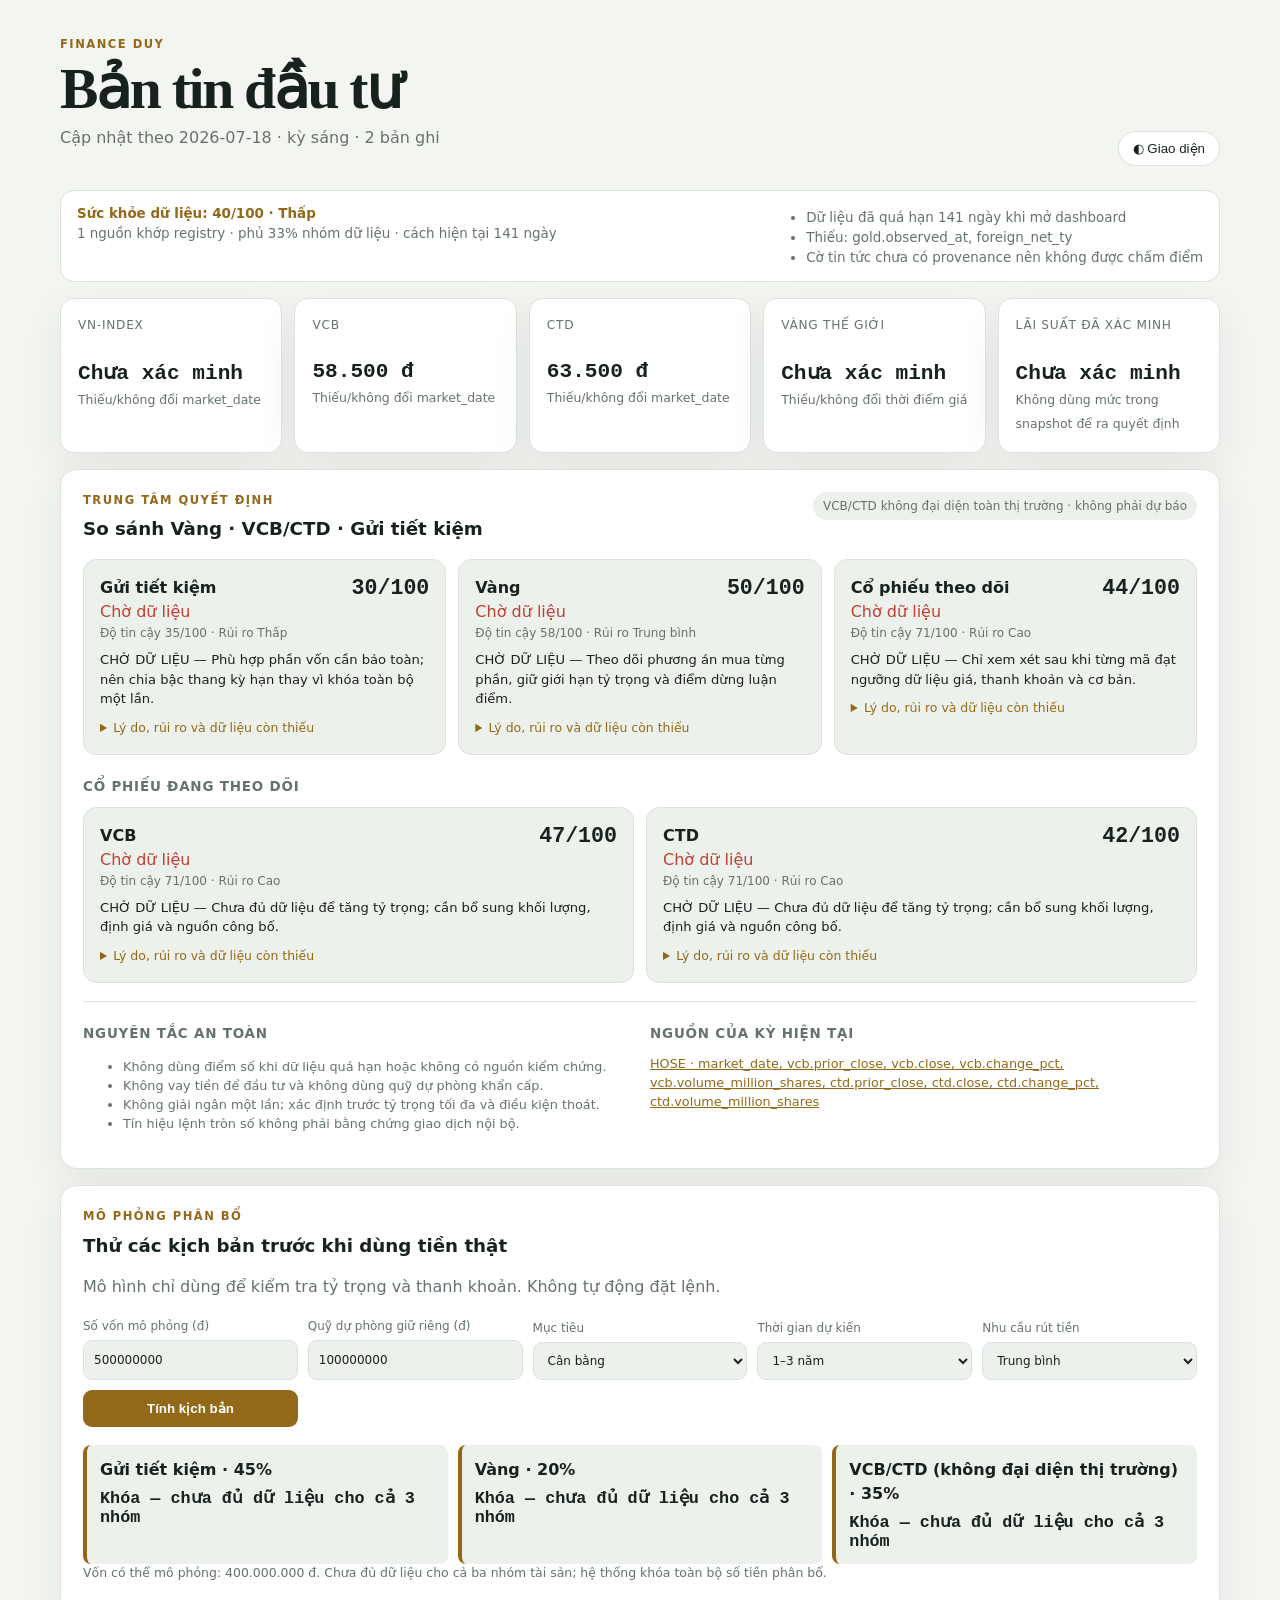
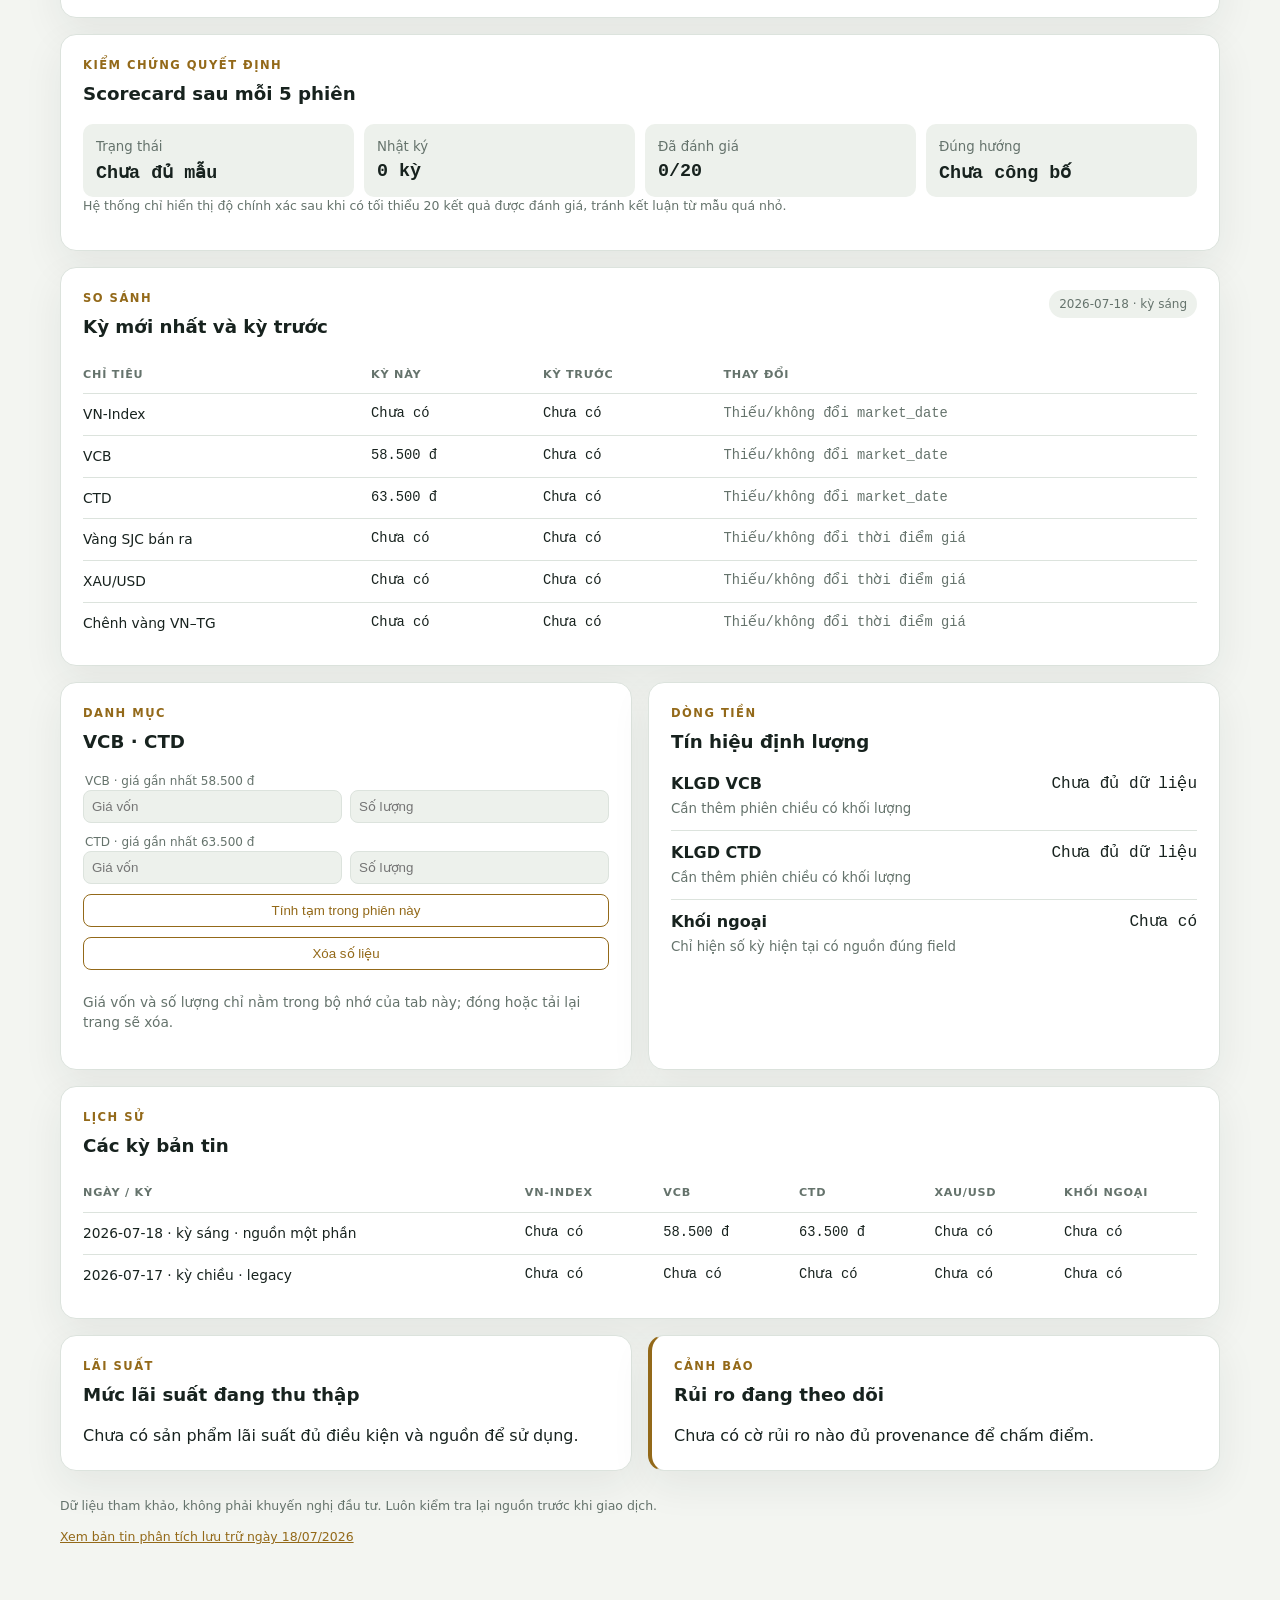
==== dashboard/index.html @ cab97e84 "Xây dựng dashboard hỗ trợ quyết định đầu tư an toàn" ====
<!doctype html>
<html lang="vi">
<head>
  <meta charset="utf-8">
  <meta name="viewport" content="width=device-width, initial-scale=1">
  <meta name="description" content="Dashboard theo dõi danh mục VCB, CTD, VN-Index, vàng và lãi suất tiết kiệm.">
  <link rel="icon" href="data:,">
  <title>Finance Duy — Bản tin đầu tư</title>
  <link rel="stylesheet" href="./styles.css">
</head>
<body>
  <main class="shell">
    <header class="masthead">
      <div>
        <p class="eyebrow">FINANCE DUY</p>
        <h1>Bản tin đầu tư</h1>
        <p id="updated" class="muted">Đang tải dữ liệu…</p>
      </div>
      <button id="theme-toggle" class="theme-button" type="button" aria-label="Đổi giao diện sáng hoặc tối">◐ Giao diện</button>
    </header>

    <div id="error" class="error" role="alert" hidden></div>
    <section id="data-health" class="health" aria-live="polite"></section>
    <section id="summary" class="metrics" aria-label="Chỉ số mới nhất"></section>

    <div class="layout">
      <section class="panel panel-wide">
        <div class="section-heading">
          <div>
            <p class="eyebrow">TRUNG TÂM QUYẾT ĐỊNH</p>
            <h2>So sánh Vàng · VCB/CTD · Gửi tiết kiệm</h2>
          </div>
          <span class="badge">VCB/CTD không đại diện toàn thị trường · không phải dự báo</span>
        </div>
        <div id="asset-decisions" class="decision-grid"></div>
        <h3 class="subheading">Cổ phiếu đang theo dõi</h3>
        <div id="stock-decisions" class="stock-grid"></div>
        <div class="decision-meta-grid">
          <div>
            <h3 class="subheading">Nguyên tắc an toàn</h3>
            <ul id="guardrails" class="compact-list"></ul>
          </div>
          <div>
            <h3 class="subheading">Nguồn của kỳ hiện tại</h3>
            <div id="sources" class="compact-list"></div>
          </div>
        </div>
      </section>

      <section class="panel panel-wide simulator">
        <div>
          <p class="eyebrow">MÔ PHỎNG PHÂN BỔ</p>
          <h2>Thử các kịch bản trước khi dùng tiền thật</h2>
          <p class="muted">Mô hình chỉ dùng để kiểm tra tỷ trọng và thanh khoản. Không tự động đặt lệnh.</p>
        </div>
        <form id="scenario-form" class="scenario-form">
          <label>Số vốn mô phỏng (đ)
            <input id="capital" type="number" min="0" step="1000000" value="500000000">
          </label>
          <label>Quỹ dự phòng giữ riêng (đ)
            <input id="reserve" type="number" min="0" step="1000000" value="100000000">
          </label>
          <label>Mục tiêu
            <select id="goal">
              <option value="conservative">Bảo toàn vốn</option>
              <option value="balanced" selected>Cân bằng</option>
              <option value="growth">Tăng trưởng</option>
            </select>
          </label>
          <label>Thời gian dự kiến
            <select id="horizon">
              <option value="6">Dưới 1 năm</option>
              <option value="24" selected>1–3 năm</option>
              <option value="60">Trên 3 năm</option>
            </select>
          </label>
          <label>Nhu cầu rút tiền
            <select id="liquidity">
              <option value="high">Cao</option>
              <option value="medium" selected>Trung bình</option>
              <option value="low">Thấp</option>
            </select>
          </label>
          <button type="submit">Tính kịch bản</button>
        </form>
        <div id="allocation" class="allocation-grid"></div>
        <p id="allocation-note" class="note"></p>
      </section>

      <section class="panel panel-wide">
        <p class="eyebrow">KIỂM CHỨNG QUYẾT ĐỊNH</p>
        <h2>Scorecard sau mỗi 5 phiên</h2>
        <div id="scorecard" class="scorecard-grid"></div>
        <p class="note">Hệ thống chỉ hiển thị độ chính xác sau khi có tối thiểu 20 kết quả được đánh giá, tránh kết luận từ mẫu quá nhỏ.</p>
      </section>

      <section class="panel panel-wide">
        <div class="section-heading">
          <div>
            <p class="eyebrow">SO SÁNH</p>
            <h2>Kỳ mới nhất và kỳ trước</h2>
          </div>
          <span id="period-badge" class="badge"></span>
        </div>
        <div class="table-wrap">
          <table>
            <thead><tr><th>Chỉ tiêu</th><th>Kỳ này</th><th>Kỳ trước</th><th>Thay đổi</th></tr></thead>
            <tbody id="comparison"></tbody>
          </table>
        </div>
      </section>

      <section class="panel">
        <p class="eyebrow">DANH MỤC</p>
        <h2>VCB · CTD</h2>
        <div id="portfolio" class="stack"></div>
      </section>

      <section class="panel">
        <p class="eyebrow">DÒNG TIỀN</p>
        <h2>Tín hiệu định lượng</h2>
        <div id="signals" class="stack"></div>
      </section>

      <section class="panel panel-wide">
        <p class="eyebrow">LỊCH SỬ</p>
        <h2>Các kỳ bản tin</h2>
        <div class="table-wrap">
          <table>
            <thead><tr><th>Ngày / kỳ</th><th>VN-Index</th><th>VCB</th><th>CTD</th><th>XAU/USD</th><th>Khối ngoại</th></tr></thead>
            <tbody id="history"></tbody>
          </table>
        </div>
      </section>

      <section class="panel">
        <p class="eyebrow">LÃI SUẤT</p>
        <h2>Mức lãi suất đang thu thập</h2>
        <div id="rates" class="stack"></div>
      </section>

      <section class="panel risk-panel">
        <p class="eyebrow">CẢNH BÁO</p>
        <h2>Rủi ro đang theo dõi</h2>
        <div id="risks" class="stack"></div>
      </section>
    </div>

    <footer>
      <p>Dữ liệu tham khảo, không phải khuyến nghị đầu tư. Luôn kiểm tra lại nguồn trước khi giao dịch.</p>
      <p><a href="./ban-tin-dau-tu.html">Xem bản tin phân tích lưu trữ ngày 18/07/2026</a></p>
    </footer>
  </main>
  <script src="./app.js" defer></script>
</body>
</html>
---- dashboard/styles.css ----
:root {
  color-scheme: light;
  --bg: #f3f5f1;
  --surface: #ffffff;
  --surface-soft: #edf1ec;
  --ink: #17221e;
  --muted: #65736c;
  --line: #dce3dd;
  --brand: #936919;
  --positive: #087a4b;
  --negative: #bf3f37;
  --shadow: 0 14px 40px rgba(27, 45, 37, .07);
}

:root[data-theme="dark"] {
  color-scheme: dark;
  --bg: #0d1411;
  --surface: #151f1b;
  --surface-soft: #1d2a25;
  --ink: #e8eeea;
  --muted: #98a69f;
  --line: #283830;
  --brand: #deb24f;
  --positive: #56c993;
  --negative: #ed7d74;
  --shadow: none;
}

* { box-sizing: border-box; }
body {
  margin: 0;
  background: var(--bg);
  color: var(--ink);
  font-family: Inter, ui-sans-serif, system-ui, -apple-system, "Segoe UI", sans-serif;
  line-height: 1.5;
}
.shell { width: min(1160px, calc(100% - 32px)); margin: 0 auto; padding: 36px 0 56px; }
.masthead { display: flex; align-items: flex-end; justify-content: space-between; gap: 20px; margin-bottom: 24px; }
h1, h2, p { margin-top: 0; }
h1 { margin-bottom: 6px; font: 700 clamp(2rem, 5vw, 3.6rem)/1.05 Georgia, serif; letter-spacing: -.04em; }
h2 { margin-bottom: 16px; font-size: 1.14rem; }
.eyebrow { margin-bottom: 6px; color: var(--brand); font-size: .72rem; font-weight: 800; letter-spacing: .13em; }
.muted { color: var(--muted); }
.theme-button { border: 1px solid var(--line); border-radius: 999px; background: var(--surface); color: var(--ink); padding: 9px 14px; cursor: pointer; }
.theme-button:hover { border-color: var(--brand); }
.metrics { display: grid; grid-template-columns: repeat(5, minmax(0, 1fr)); gap: 12px; margin-bottom: 16px; }
.health { display: flex; align-items: flex-start; justify-content: space-between; gap: 16px; margin-bottom: 16px; border: 1px solid var(--line); border-radius: 14px; background: var(--surface); padding: 13px 16px; font-size: .84rem; }
.health strong { color: var(--brand); }
.health ul { margin: 4px 0 0; padding-left: 18px; color: var(--muted); }
.metric, .panel { background: var(--surface); border: 1px solid var(--line); box-shadow: var(--shadow); }
.metric { min-height: 132px; border-radius: 14px; padding: 17px; }
.metric-label { display: block; min-height: 34px; color: var(--muted); font-size: .76rem; text-transform: uppercase; letter-spacing: .06em; }
.metric-value { display: block; margin: 9px 0 2px; font: 700 1.32rem ui-monospace, "SFMono-Regular", Consolas, monospace; }
.metric-detail { font-size: .78rem; }
.positive { color: var(--positive); }
.negative { color: var(--negative); }
.layout { display: grid; grid-template-columns: repeat(2, minmax(0, 1fr)); gap: 16px; }
.panel { border-radius: 16px; padding: 22px; min-width: 0; }
.panel-wide { grid-column: 1 / -1; }
.section-heading { display: flex; justify-content: space-between; align-items: flex-start; gap: 16px; }
.badge { border-radius: 999px; background: var(--surface-soft); color: var(--muted); padding: 5px 10px; font-size: .75rem; white-space: nowrap; }
.table-wrap { overflow-x: auto; }
table { width: 100%; border-collapse: collapse; font-size: .86rem; }
th { color: var(--muted); font-size: .7rem; letter-spacing: .07em; text-align: left; text-transform: uppercase; }
th, td { border-bottom: 1px solid var(--line); padding: 10px 12px; white-space: nowrap; }
th:first-child, td:first-child { padding-left: 0; }
th:last-child, td:last-child { padding-right: 0; }
tbody tr:last-child td { border-bottom: 0; }
.number { font-family: ui-monospace, "SFMono-Regular", Consolas, monospace; font-variant-numeric: tabular-nums; }
.stack { display: grid; gap: 10px; }
.stack-item { display: flex; justify-content: space-between; gap: 14px; border-bottom: 1px solid var(--line); padding-bottom: 10px; }
.stack-item:last-child { border-bottom: 0; padding-bottom: 0; }
.stack-item strong { display: block; }
.stack-item small { color: var(--muted); }
.stack-value { text-align: right; white-space: nowrap; }
.portfolio-form { display: grid; gap: 10px; margin-bottom: 12px; }
.portfolio-form fieldset { display: grid; grid-template-columns: 1fr 1fr; gap: 8px; border: 0; margin: 0; padding: 0; }
.portfolio-form legend { grid-column: 1 / -1; color: var(--muted); font-size: .75rem; }
.portfolio-form input { min-width: 0; border: 1px solid var(--line); border-radius: 8px; background: var(--surface-soft); color: var(--ink); padding: 8px; }
.portfolio-form button { border: 1px solid var(--brand); border-radius: 8px; background: transparent; color: var(--brand); padding: 8px; cursor: pointer; }
.empty { color: var(--muted); font-size: .86rem; }
.decision-grid { display: grid; grid-template-columns: repeat(3, minmax(0, 1fr)); gap: 12px; }
.decision-card { border: 1px solid var(--line); border-radius: 13px; background: var(--surface-soft); padding: 16px; }
.decision-top { display: flex; justify-content: space-between; align-items: flex-start; gap: 10px; }
.decision-score { font: 800 1.35rem ui-monospace, Consolas, monospace; }
.decision-card h3 { margin: 0; font-size: 1rem; }
.decision-card p { margin: 8px 0; font-size: .82rem; }
.decision-card details { margin-top: 10px; font-size: .78rem; }
.decision-card summary { color: var(--brand); cursor: pointer; }
.decision-card ul { padding-left: 18px; }
.status-wait { color: var(--negative); }
.status-ready { color: var(--positive); }
.confidence { color: var(--muted); font-size: .75rem; }
.subheading { margin: 22px 0 10px; font-size: .84rem; color: var(--muted); text-transform: uppercase; letter-spacing: .06em; }
.stock-grid { display: grid; grid-template-columns: repeat(2, minmax(0, 1fr)); gap: 12px; }
.decision-meta-grid { display: grid; grid-template-columns: repeat(2, minmax(0, 1fr)); gap: 20px; margin-top: 18px; border-top: 1px solid var(--line); }
.compact-list { color: var(--muted); font-size: .8rem; }
.compact-list a { overflow-wrap: anywhere; }
.scenario-form { display: grid; grid-template-columns: repeat(5, minmax(0, 1fr)); gap: 10px; align-items: end; margin: 18px 0; }
.scenario-form label { display: grid; gap: 5px; color: var(--muted); font-size: .75rem; }
.scenario-form input, .scenario-form select { width: 100%; border: 1px solid var(--line); border-radius: 9px; background: var(--surface-soft); color: var(--ink); padding: 10px; font: inherit; }
.scenario-form button { border: 0; border-radius: 9px; background: var(--brand); color: #fff; padding: 11px 14px; font-weight: 700; cursor: pointer; }
.allocation-grid { display: grid; grid-template-columns: repeat(3, minmax(0, 1fr)); gap: 10px; }
.allocation-card { border-left: 4px solid var(--brand); border-radius: 8px; background: var(--surface-soft); padding: 13px; }
.allocation-card strong, .allocation-card span { display: block; }
.allocation-card span { margin-top: 5px; font: 700 1.05rem ui-monospace, Consolas, monospace; }
.scorecard-grid { display: grid; grid-template-columns: repeat(4, minmax(0, 1fr)); gap: 10px; }
.scorecard-item { border-radius: 10px; background: var(--surface-soft); padding: 13px; }
.scorecard-item small, .scorecard-item strong { display: block; }
.scorecard-item small { color: var(--muted); }
.scorecard-item strong { margin-top: 4px; font: 750 1.15rem ui-monospace, Consolas, monospace; }
.note { color: var(--muted); font-size: .78rem; }
.risk-panel { border-left: 4px solid var(--brand); }
.error { margin-bottom: 16px; border: 1px solid var(--negative); border-radius: 12px; background: var(--surface); color: var(--negative); padding: 14px 16px; }
footer { margin-top: 26px; color: var(--muted); font-size: .78rem; }
a { color: var(--brand); }
button:focus-visible, a:focus-visible { outline: 3px solid var(--brand); outline-offset: 3px; }

@media (max-width: 900px) {
  .metrics { grid-template-columns: repeat(2, minmax(0, 1fr)); }
  .decision-grid { grid-template-columns: 1fr; }
  .scenario-form { grid-template-columns: repeat(2, minmax(0, 1fr)); }
  .scorecard-grid { grid-template-columns: repeat(2, minmax(0, 1fr)); }
}
@media (max-width: 640px) {
  .shell { width: min(100% - 22px, 1160px); padding-top: 22px; }
  .masthead { align-items: flex-start; }
  .layout { grid-template-columns: 1fr; }
  .panel-wide { grid-column: auto; }
  .metrics { grid-template-columns: 1fr 1fr; }
  .stock-grid, .allocation-grid, .scenario-form, .decision-meta-grid { grid-template-columns: 1fr; }
  .scorecard-grid { grid-template-columns: 1fr 1fr; }
  .health { display: block; }
  .metric { min-height: 116px; padding: 14px; }
  .panel { padding: 17px; }
}
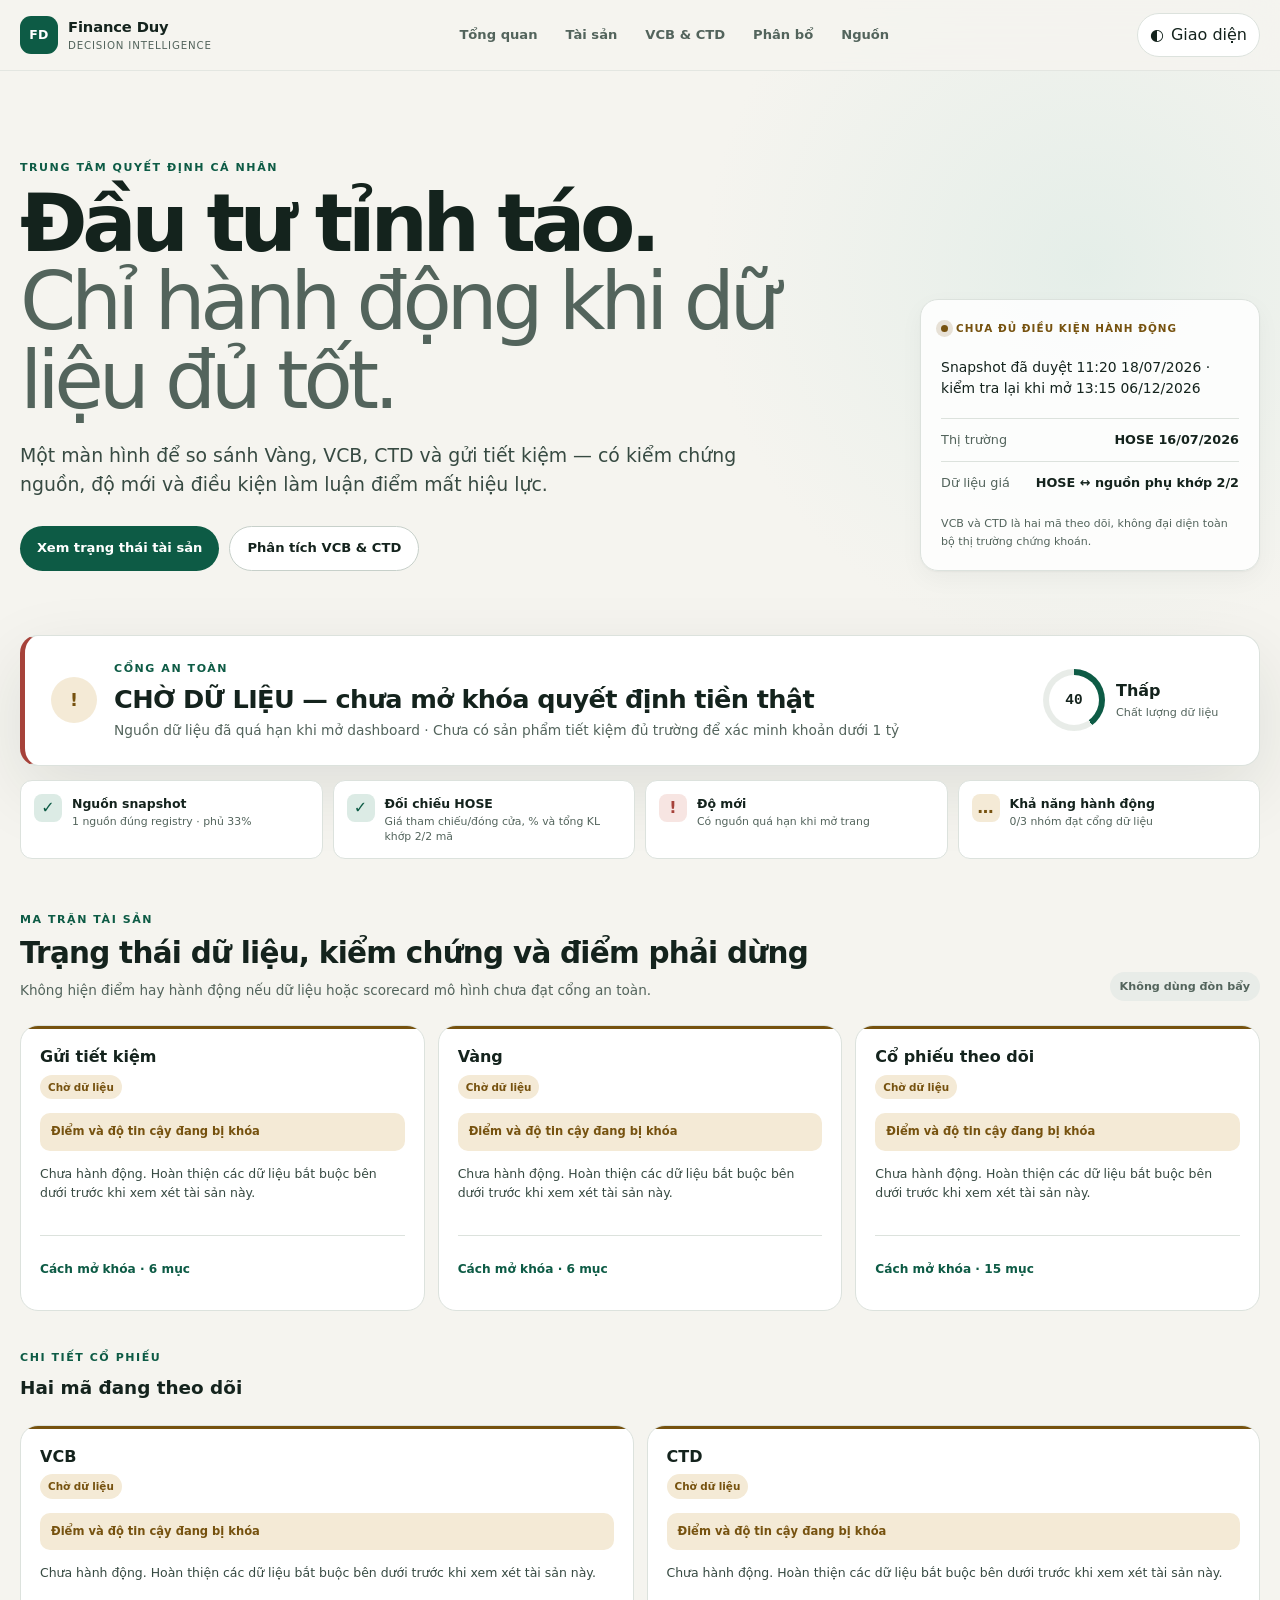
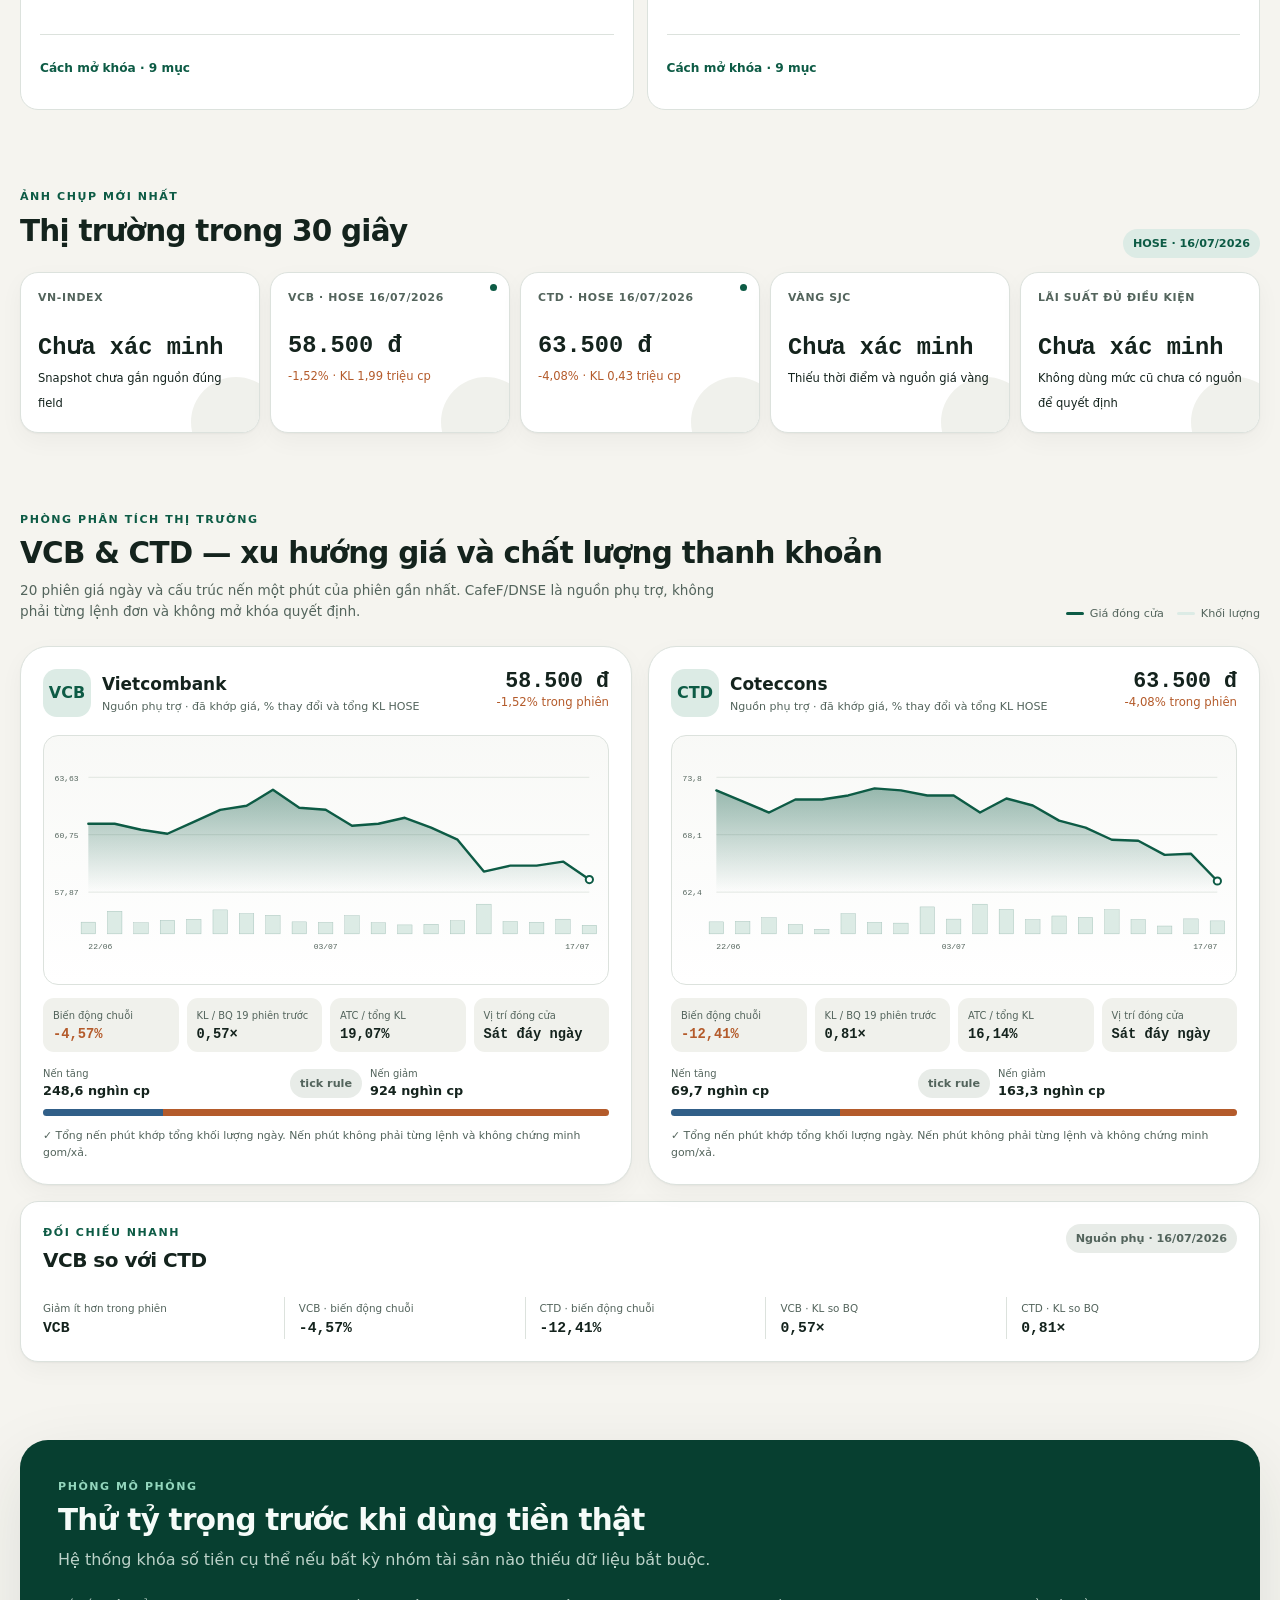
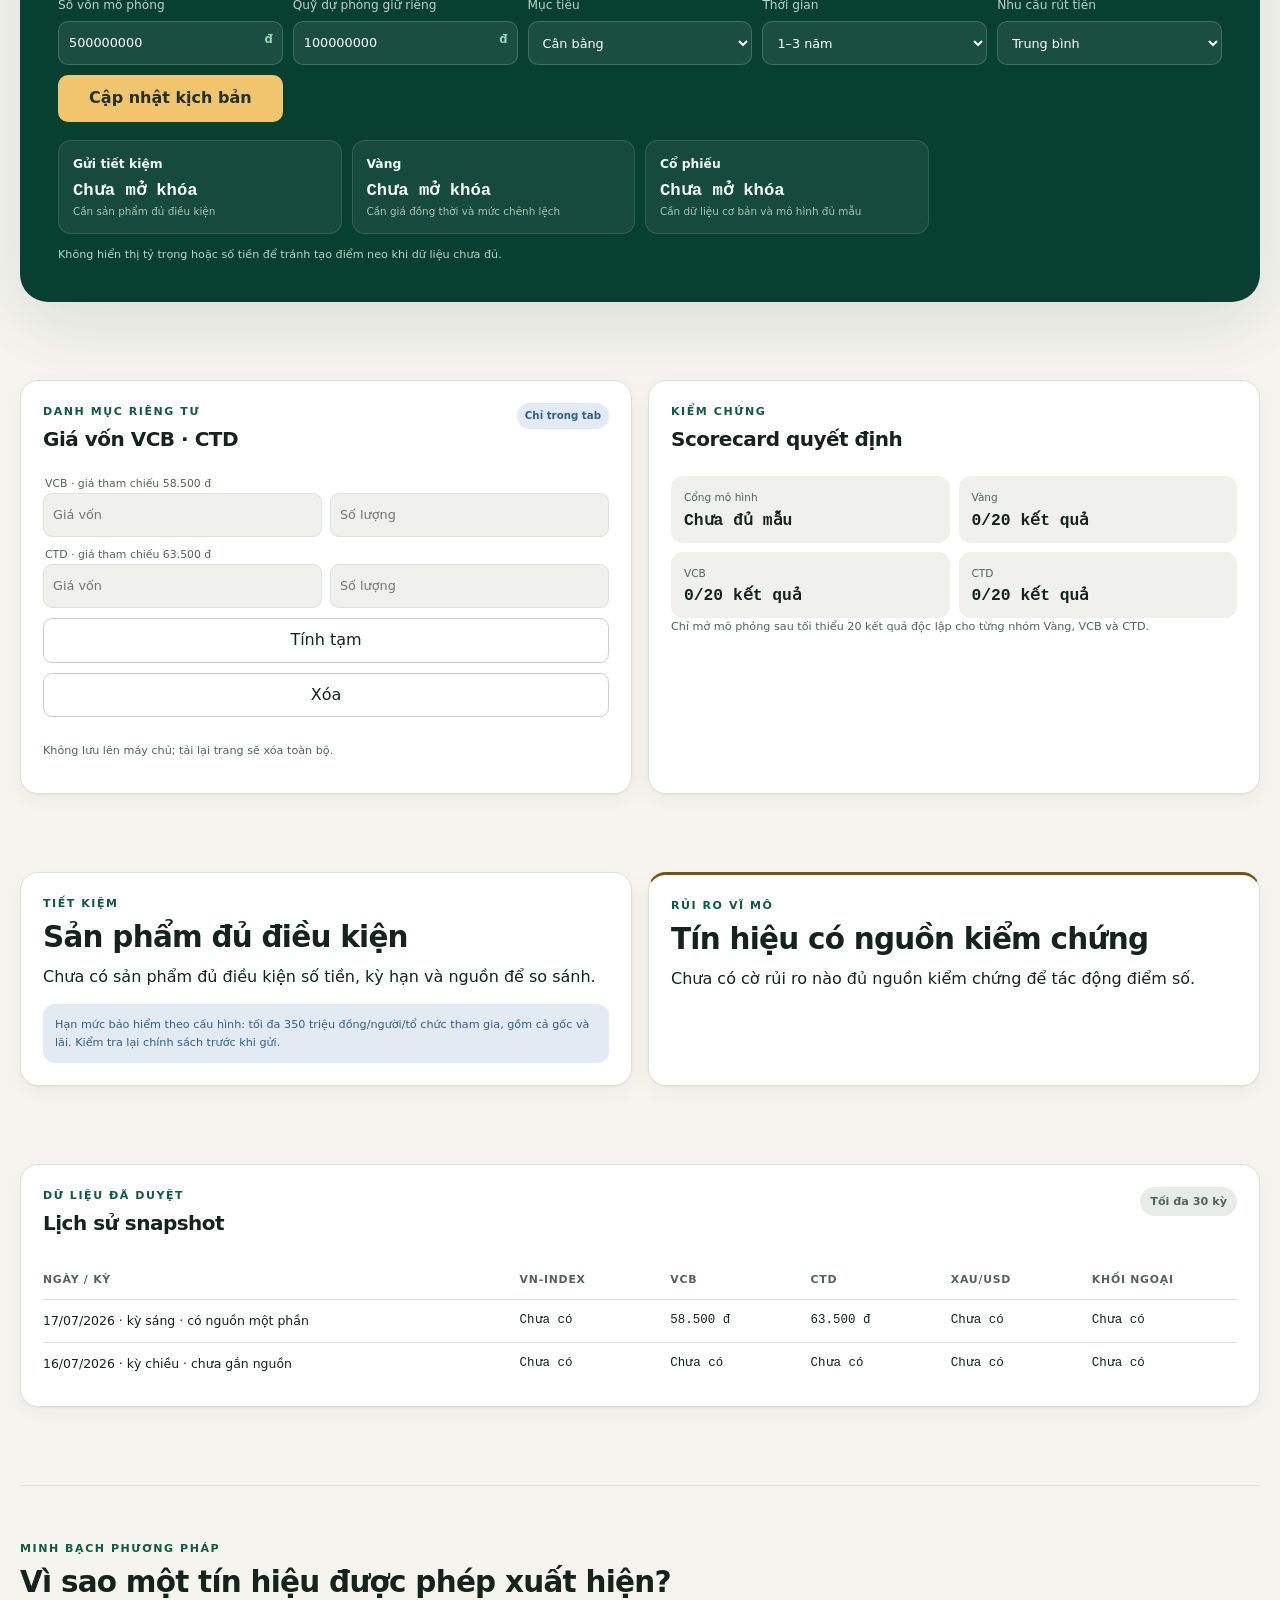
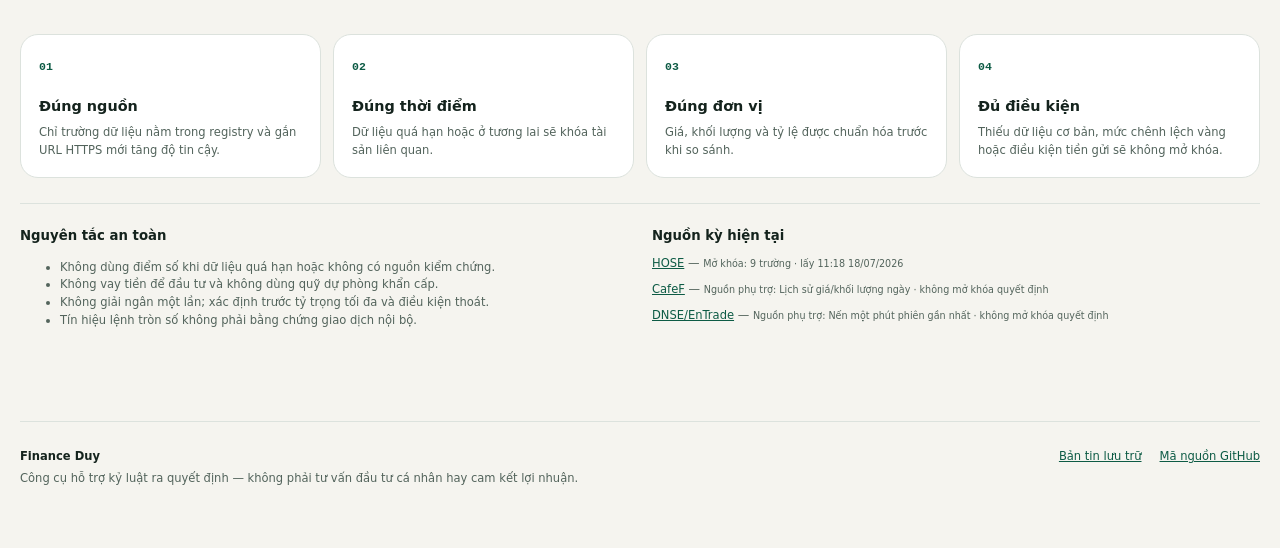
==== commit abab90c0: "Nâng cấp toàn diện dashboard quyết định đầu tư" ====
--- a/dashboard/index.html
+++ b/dashboard/index.html
@@ -3,154 +3,206 @@
 <head>
   <meta charset="utf-8">
   <meta name="viewport" content="width=device-width, initial-scale=1">
-  <meta name="description" content="Dashboard theo dõi danh mục VCB, CTD, VN-Index, vàng và lãi suất tiết kiệm.">
+  <meta name="description" content="Finance Duy — dashboard hỗ trợ quyết định giữa vàng, VCB, CTD và gửi tiết kiệm với cổng kiểm chứng dữ liệu.">
+  <meta name="theme-color" content="#f5f4ef">
   <link rel="icon" href="data:,">
-  <title>Finance Duy — Bản tin đầu tư</title>
+  <title>Finance Duy — Trung tâm quyết định đầu tư</title>
   <link rel="stylesheet" href="./styles.css">
 </head>
 <body>
-  <main class="shell">
-    <header class="masthead">
-      <div>
-        <p class="eyebrow">FINANCE DUY</p>
-        <h1>Bản tin đầu tư</h1>
-        <p id="updated" class="muted">Đang tải dữ liệu…</p>
-      </div>
-      <button id="theme-toggle" class="theme-button" type="button" aria-label="Đổi giao diện sáng hoặc tối">◐ Giao diện</button>
-    </header>
+  <a class="skip-link" href="#main-content">Bỏ qua điều hướng</a>
+
+  <header class="topbar">
+    <div class="topbar-inner">
+      <a class="brand" href="#overview" aria-label="Finance Duy — về đầu trang">
+        <span class="brand-mark" aria-hidden="true">FD</span>
+        <span><strong>Finance Duy</strong><small>Decision Intelligence</small></span>
+      </a>
+      <nav class="desktop-nav" aria-label="Điều hướng chính">
+        <a href="#overview">Tổng quan</a>
+        <a href="#decision-center">Tài sản</a>
+        <a href="#market-lab">VCB & CTD</a>
+        <a href="#scenario">Phân bổ</a>
+        <a href="#methodology">Nguồn</a>
+      </nav>
+      <button id="theme-toggle" class="icon-button" type="button" aria-label="Đổi giao diện sáng hoặc tối">
+        <span aria-hidden="true">◐</span><span class="button-label">Giao diện</span>
+      </button>
+    </div>
+  </header>
+
+  <main id="main-content" class="shell">
+    <section id="overview" class="hero" aria-labelledby="hero-title">
+      <div class="hero-copy">
+        <p class="eyebrow">TRUNG TÂM QUYẾT ĐỊNH CÁ NHÂN</p>
+        <h1 id="hero-title">Đầu tư tỉnh táo.<br><span>Chỉ hành động khi dữ liệu đủ tốt.</span></h1>
+        <p class="hero-lead">Một màn hình để so sánh Vàng, VCB, CTD và gửi tiết kiệm — có kiểm chứng nguồn, độ mới và điều kiện làm luận điểm mất hiệu lực.</p>
+        <div class="hero-actions">
+          <a class="primary-button" href="#decision-center">Xem trạng thái tài sản</a>
+          <a class="secondary-button" href="#market-lab">Phân tích VCB & CTD</a>
+        </div>
+      </div>
+      <aside class="hero-aside" aria-label="Trạng thái cập nhật">
+        <div class="live-dot"><span class="status-dot" aria-hidden="true"></span><span id="runtime-label">ĐANG KIỂM TRA KHI MỞ TRANG</span></div>
+        <p id="updated">Đang tải dữ liệu…</p>
+        <div class="hero-aside-row"><span>Thị trường</span><strong id="market-date">—</strong></div>
+        <div class="hero-aside-row"><span>Dữ liệu giá</span><strong id="market-reconcile">Đang kiểm tra</strong></div>
+        <p class="microcopy">VCB và CTD là hai mã theo dõi, không đại diện toàn bộ thị trường chứng khoán.</p>
+      </aside>
+    </section>
 
     <div id="error" class="error" role="alert" hidden></div>
-    <section id="data-health" class="health" aria-live="polite"></section>
-    <section id="summary" class="metrics" aria-label="Chỉ số mới nhất"></section>
-
-    <div class="layout">
-      <section class="panel panel-wide">
-        <div class="section-heading">
-          <div>
-            <p class="eyebrow">TRUNG TÂM QUYẾT ĐỊNH</p>
-            <h2>So sánh Vàng · VCB/CTD · Gửi tiết kiệm</h2>
-          </div>
-          <span class="badge">VCB/CTD không đại diện toàn thị trường · không phải dự báo</span>
-        </div>
-        <div id="asset-decisions" class="decision-grid"></div>
-        <h3 class="subheading">Cổ phiếu đang theo dõi</h3>
-        <div id="stock-decisions" class="stock-grid"></div>
-        <div class="decision-meta-grid">
-          <div>
-            <h3 class="subheading">Nguyên tắc an toàn</h3>
-            <ul id="guardrails" class="compact-list"></ul>
-          </div>
-          <div>
-            <h3 class="subheading">Nguồn của kỳ hiện tại</h3>
-            <div id="sources" class="compact-list"></div>
-          </div>
-        </div>
-      </section>
-
-      <section class="panel panel-wide simulator">
+
+    <section id="system-gate" class="system-gate" aria-live="polite">
+      <div class="gate-main">
+        <div class="gate-icon" aria-hidden="true">!</div>
         <div>
-          <p class="eyebrow">MÔ PHỎNG PHÂN BỔ</p>
-          <h2>Thử các kịch bản trước khi dùng tiền thật</h2>
-          <p class="muted">Mô hình chỉ dùng để kiểm tra tỷ trọng và thanh khoản. Không tự động đặt lệnh.</p>
-        </div>
-        <form id="scenario-form" class="scenario-form">
-          <label>Số vốn mô phỏng (đ)
-            <input id="capital" type="number" min="0" step="1000000" value="500000000">
-          </label>
-          <label>Quỹ dự phòng giữ riêng (đ)
-            <input id="reserve" type="number" min="0" step="1000000" value="100000000">
-          </label>
-          <label>Mục tiêu
-            <select id="goal">
-              <option value="conservative">Bảo toàn vốn</option>
-              <option value="balanced" selected>Cân bằng</option>
-              <option value="growth">Tăng trưởng</option>
-            </select>
-          </label>
-          <label>Thời gian dự kiến
-            <select id="horizon">
-              <option value="6">Dưới 1 năm</option>
-              <option value="24" selected>1–3 năm</option>
-              <option value="60">Trên 3 năm</option>
-            </select>
-          </label>
-          <label>Nhu cầu rút tiền
-            <select id="liquidity">
-              <option value="high">Cao</option>
-              <option value="medium" selected>Trung bình</option>
-              <option value="low">Thấp</option>
-            </select>
-          </label>
-          <button type="submit">Tính kịch bản</button>
-        </form>
-        <div id="allocation" class="allocation-grid"></div>
-        <p id="allocation-note" class="note"></p>
-      </section>
-
-      <section class="panel panel-wide">
-        <p class="eyebrow">KIỂM CHỨNG QUYẾT ĐỊNH</p>
-        <h2>Scorecard sau mỗi 5 phiên</h2>
+          <p class="eyebrow">CỔNG AN TOÀN</p>
+          <h2 id="gate-title">Đang đánh giá dữ liệu…</h2>
+          <p id="gate-message">Hệ thống kiểm tra nguồn, thời gian và dữ liệu bắt buộc trước khi mở khóa mô phỏng.</p>
+        </div>
+      </div>
+      <div class="quality-meter" aria-label="Điểm chất lượng dữ liệu">
+        <div id="quality-ring" class="quality-ring"><span id="quality-score">—</span></div>
+        <div><strong id="quality-grade">Đang tải</strong><small>Chất lượng dữ liệu</small></div>
+      </div>
+    </section>
+
+    <section id="data-health" class="health-grid" aria-label="Kiểm tra sức khỏe dữ liệu"></section>
+
+    <section id="decision-center" class="section-block" aria-labelledby="decision-title">
+      <div class="section-title">
+        <div>
+          <p class="eyebrow">MA TRẬN TÀI SẢN</p>
+          <h2 id="decision-title">Trạng thái dữ liệu, kiểm chứng và điểm phải dừng</h2>
+          <p>Không hiện điểm hay hành động nếu dữ liệu hoặc scorecard mô hình chưa đạt cổng an toàn.</p>
+        </div>
+        <span class="pill pill-neutral">Không dùng đòn bẩy</span>
+      </div>
+      <div id="asset-decisions" class="decision-grid"></div>
+      <div class="section-title subsection-title">
+        <div><p class="eyebrow">CHI TIẾT CỔ PHIẾU</p><h3>Hai mã đang theo dõi</h3></div>
+      </div>
+      <div id="stock-decisions" class="stock-grid"></div>
+    </section>
+
+    <section class="section-block" aria-labelledby="snapshot-title">
+      <div class="section-title compact-title">
+        <div><p class="eyebrow">ẢNH CHỤP MỚI NHẤT</p><h2 id="snapshot-title">Thị trường trong 30 giây</h2></div>
+        <span id="period-badge" class="pill">—</span>
+      </div>
+      <div id="summary" class="metrics" aria-label="Chỉ số mới nhất"></div>
+    </section>
+
+    <section id="market-lab" class="section-block" aria-labelledby="market-title">
+      <div class="section-title">
+        <div>
+          <p class="eyebrow">PHÒNG PHÂN TÍCH THỊ TRƯỜNG</p>
+          <h2 id="market-title">VCB & CTD — xu hướng giá và chất lượng thanh khoản</h2>
+          <p>20 phiên giá ngày và cấu trúc nến một phút của phiên gần nhất. CafeF/DNSE là nguồn phụ trợ, không phải từng lệnh đơn và không mở khóa quyết định.</p>
+        </div>
+        <div class="legend" aria-label="Chú giải biểu đồ"><span><i class="legend-price"></i>Giá đóng cửa</span><span><i class="legend-volume"></i>Khối lượng</span></div>
+      </div>
+      <p class="mobile-chart-hint">Trên điện thoại, vuốt ngang để chuyển giữa VCB và CTD.</p>
+      <div id="stock-labs" class="stock-labs"></div>
+      <div id="market-comparison" class="panel market-comparison"></div>
+    </section>
+
+    <section id="scenario" class="section-block scenario-section" aria-labelledby="scenario-title">
+      <div class="scenario-intro">
+        <p class="eyebrow">PHÒNG MÔ PHỎNG</p>
+        <h2 id="scenario-title">Thử tỷ trọng trước khi dùng tiền thật</h2>
+        <p>Hệ thống khóa số tiền cụ thể nếu bất kỳ nhóm tài sản nào thiếu dữ liệu bắt buộc.</p>
+      </div>
+      <form id="scenario-form" class="scenario-form">
+        <label>Số vốn mô phỏng
+          <span class="input-wrap"><input id="capital" type="number" min="0" step="1000000" value="500000000"><b>đ</b></span>
+        </label>
+        <label>Quỹ dự phòng giữ riêng
+          <span class="input-wrap"><input id="reserve" type="number" min="0" step="1000000" value="100000000"><b>đ</b></span>
+        </label>
+        <label>Mục tiêu
+          <select id="goal"><option value="conservative">Bảo toàn vốn</option><option value="balanced" selected>Cân bằng</option><option value="growth">Tăng trưởng</option></select>
+        </label>
+        <label>Thời gian
+          <select id="horizon"><option value="6">Dưới 1 năm</option><option value="24" selected>1–3 năm</option><option value="60">Trên 3 năm</option></select>
+        </label>
+        <label>Nhu cầu rút tiền
+          <select id="liquidity"><option value="high">Cao</option><option value="medium" selected>Trung bình</option><option value="low">Thấp</option></select>
+        </label>
+        <button type="submit">Cập nhật kịch bản</button>
+      </form>
+      <div id="allocation" class="allocation-grid"></div>
+      <p id="allocation-note" class="scenario-note"></p>
+    </section>
+
+    <section class="section-block two-column" aria-label="Danh mục và kiểm chứng">
+      <article class="panel">
+        <div class="panel-heading"><div><p class="eyebrow">DANH MỤC RIÊNG TƯ</p><h2>Giá vốn VCB · CTD</h2></div><span class="privacy-chip">Chỉ trong tab</span></div>
+        <div id="portfolio" class="stack"></div>
+      </article>
+      <article class="panel">
+        <div class="panel-heading"><div><p class="eyebrow">KIỂM CHỨNG</p><h2>Scorecard quyết định</h2></div></div>
         <div id="scorecard" class="scorecard-grid"></div>
-        <p class="note">Hệ thống chỉ hiển thị độ chính xác sau khi có tối thiểu 20 kết quả được đánh giá, tránh kết luận từ mẫu quá nhỏ.</p>
-      </section>
-
-      <section class="panel panel-wide">
-        <div class="section-heading">
-          <div>
-            <p class="eyebrow">SO SÁNH</p>
-            <h2>Kỳ mới nhất và kỳ trước</h2>
-          </div>
-          <span id="period-badge" class="badge"></span>
-        </div>
-        <div class="table-wrap">
-          <table>
-            <thead><tr><th>Chỉ tiêu</th><th>Kỳ này</th><th>Kỳ trước</th><th>Thay đổi</th></tr></thead>
-            <tbody id="comparison"></tbody>
-          </table>
-        </div>
-      </section>
-
-      <section class="panel">
-        <p class="eyebrow">DANH MỤC</p>
-        <h2>VCB · CTD</h2>
-        <div id="portfolio" class="stack"></div>
-      </section>
-
-      <section class="panel">
-        <p class="eyebrow">DÒNG TIỀN</p>
-        <h2>Tín hiệu định lượng</h2>
-        <div id="signals" class="stack"></div>
-      </section>
-
-      <section class="panel panel-wide">
-        <p class="eyebrow">LỊCH SỬ</p>
-        <h2>Các kỳ bản tin</h2>
-        <div class="table-wrap">
-          <table>
-            <thead><tr><th>Ngày / kỳ</th><th>VN-Index</th><th>VCB</th><th>CTD</th><th>XAU/USD</th><th>Khối ngoại</th></tr></thead>
-            <tbody id="history"></tbody>
-          </table>
-        </div>
-      </section>
-
-      <section class="panel">
-        <p class="eyebrow">LÃI SUẤT</p>
-        <h2>Mức lãi suất đang thu thập</h2>
+        <p class="note">Chỉ mở mô phỏng sau tối thiểu 20 kết quả độc lập cho từng nhóm Vàng, VCB và CTD.</p>
+      </article>
+    </section>
+
+    <section class="section-block two-column" aria-label="Vàng, tiết kiệm và rủi ro">
+      <article class="panel">
+        <p class="eyebrow">TIẾT KIỆM</p><h2>Sản phẩm đủ điều kiện</h2>
         <div id="rates" class="stack"></div>
-      </section>
-
-      <section class="panel risk-panel">
-        <p class="eyebrow">CẢNH BÁO</p>
-        <h2>Rủi ro đang theo dõi</h2>
+        <div id="insurance-note" class="info-callout"></div>
+      </article>
+      <article class="panel risk-panel">
+        <p class="eyebrow">RỦI RO VĨ MÔ</p><h2>Tín hiệu có nguồn kiểm chứng</h2>
         <div id="risks" class="stack"></div>
-      </section>
-    </div>
+      </article>
+    </section>
+
+    <section class="section-block panel" aria-labelledby="history-title">
+      <div class="panel-heading">
+        <div><p class="eyebrow">DỮ LIỆU ĐÃ DUYỆT</p><h2 id="history-title">Lịch sử snapshot</h2></div>
+        <span class="pill pill-neutral">Tối đa 30 kỳ</span>
+      </div>
+      <p id="history-scroll-note" class="scroll-hint">Trên điện thoại, vuốt ngang để xem đủ các cột.</p>
+      <div class="table-wrap" role="region" aria-labelledby="history-title" aria-describedby="history-scroll-note" tabindex="0">
+        <table>
+          <caption class="sr-only">Lịch sử tối đa 30 snapshot dữ liệu đã duyệt</caption>
+          <thead><tr><th scope="col">Ngày / kỳ</th><th scope="col">VN-Index</th><th scope="col">VCB</th><th scope="col">CTD</th><th scope="col">XAU/USD</th><th scope="col">Khối ngoại</th></tr></thead>
+          <tbody id="history"></tbody>
+        </table>
+      </div>
+    </section>
+
+    <section id="methodology" class="section-block methodology" aria-labelledby="method-title">
+      <div class="section-title">
+        <div><p class="eyebrow">MINH BẠCH PHƯƠNG PHÁP</p><h2 id="method-title">Vì sao một tín hiệu được phép xuất hiện?</h2></div>
+      </div>
+      <div class="method-grid">
+        <article><span>01</span><h3>Đúng nguồn</h3><p>Chỉ trường dữ liệu nằm trong registry và gắn URL HTTPS mới tăng độ tin cậy.</p></article>
+        <article><span>02</span><h3>Đúng thời điểm</h3><p>Dữ liệu quá hạn hoặc ở tương lai sẽ khóa tài sản liên quan.</p></article>
+        <article><span>03</span><h3>Đúng đơn vị</h3><p>Giá, khối lượng và tỷ lệ được chuẩn hóa trước khi so sánh.</p></article>
+        <article><span>04</span><h3>Đủ điều kiện</h3><p>Thiếu dữ liệu cơ bản, mức chênh lệch vàng hoặc điều kiện tiền gửi sẽ không mở khóa.</p></article>
+      </div>
+      <div class="method-detail-grid">
+        <div><h3>Nguyên tắc an toàn</h3><ul id="guardrails" class="compact-list"></ul></div>
+        <div><h3>Nguồn kỳ hiện tại</h3><div id="sources" class="source-list"></div></div>
+      </div>
+    </section>
 
     <footer>
-      <p>Dữ liệu tham khảo, không phải khuyến nghị đầu tư. Luôn kiểm tra lại nguồn trước khi giao dịch.</p>
-      <p><a href="./ban-tin-dau-tu.html">Xem bản tin phân tích lưu trữ ngày 18/07/2026</a></p>
+      <div><strong>Finance Duy</strong><p>Công cụ hỗ trợ kỷ luật ra quyết định — không phải tư vấn đầu tư cá nhân hay cam kết lợi nhuận.</p></div>
+      <div class="footer-links"><a href="./ban-tin-dau-tu.html">Bản tin lưu trữ</a><a href="https://github.com/luibobo932/Finance-duy" target="_blank" rel="noopener noreferrer">Mã nguồn GitHub</a></div>
     </footer>
   </main>
+  <nav class="mobile-nav" aria-label="Điều hướng nhanh trên điện thoại">
+    <a href="#overview"><span aria-hidden="true">⌂</span>Tổng quan</a>
+    <a href="#decision-center"><span aria-hidden="true">✓</span>Quyết định</a>
+    <a href="#market-lab"><span aria-hidden="true">⌁</span>Phân tích</a>
+    <a href="#scenario"><span aria-hidden="true">◇</span>Phân bổ</a>
+    <a href="#methodology"><span aria-hidden="true">i</span>Nguồn</a>
+  </nav>
   <script src="./app.js" defer></script>
 </body>
 </html>
--- a/dashboard/styles.css
+++ b/dashboard/styles.css
@@ -1,136 +1,365 @@
 :root {
   color-scheme: light;
-  --bg: #f3f5f1;
+  --bg: #f5f4ef;
   --surface: #ffffff;
-  --surface-soft: #edf1ec;
-  --ink: #17221e;
-  --muted: #65736c;
-  --line: #dce3dd;
-  --brand: #936919;
-  --positive: #087a4b;
-  --negative: #bf3f37;
-  --shadow: 0 14px 40px rgba(27, 45, 37, .07);
+  --surface-2: #f0f1ec;
+  --surface-3: #e8ece8;
+  --ink: #14231d;
+  --ink-soft: #374a42;
+  --muted: #53645c;
+  --line: #dce2dd;
+  --line-strong: #c7d0ca;
+  --brand: #0d5b45;
+  --brand-strong: #073f30;
+  --brand-soft: #dcebe5;
+  --gold: #76520f;
+  --gold-soft: #f4ead6;
+  --blue: #315f88;
+  --blue-soft: #e2ebf3;
+  --orange: #b45b2b;
+  --orange-soft: #f6e5dc;
+  --risk: #a6423a;
+  --risk-soft: #f7e5e2;
+  --shadow-sm: 0 1px 2px rgba(20, 35, 29, .04), 0 8px 24px rgba(20, 35, 29, .04);
+  --shadow-lg: 0 24px 70px rgba(20, 35, 29, .10);
+  --radius-sm: 12px;
+  --radius: 18px;
+  --radius-lg: 28px;
 }
 
 :root[data-theme="dark"] {
   color-scheme: dark;
-  --bg: #0d1411;
-  --surface: #151f1b;
-  --surface-soft: #1d2a25;
-  --ink: #e8eeea;
-  --muted: #98a69f;
-  --line: #283830;
-  --brand: #deb24f;
-  --positive: #56c993;
-  --negative: #ed7d74;
-  --shadow: none;
+  --bg: #0c1511;
+  --surface: #121e19;
+  --surface-2: #182721;
+  --surface-3: #20332b;
+  --ink: #edf4f0;
+  --ink-soft: #c7d4ce;
+  --muted: #93a59d;
+  --line: #263a31;
+  --line-strong: #365044;
+  --brand: #71c9a7;
+  --brand-strong: #a4e0c9;
+  --brand-soft: #173d30;
+  --gold: #e1b75e;
+  --gold-soft: #3c311b;
+  --blue: #8db6dc;
+  --blue-soft: #1b3348;
+  --orange: #e69769;
+  --orange-soft: #482a1f;
+  --risk: #ed938b;
+  --risk-soft: #462421;
+  --shadow-sm: none;
+  --shadow-lg: none;
 }
 
 * { box-sizing: border-box; }
+html { scroll-behavior: smooth; scroll-padding-top: 88px; }
 body {
   margin: 0;
-  background: var(--bg);
+  background:
+    radial-gradient(circle at 85% 5%, color-mix(in srgb, var(--brand-soft) 65%, transparent) 0, transparent 24rem),
+    var(--bg);
   color: var(--ink);
-  font-family: Inter, ui-sans-serif, system-ui, -apple-system, "Segoe UI", sans-serif;
-  line-height: 1.5;
-}
-.shell { width: min(1160px, calc(100% - 32px)); margin: 0 auto; padding: 36px 0 56px; }
-.masthead { display: flex; align-items: flex-end; justify-content: space-between; gap: 20px; margin-bottom: 24px; }
-h1, h2, p { margin-top: 0; }
-h1 { margin-bottom: 6px; font: 700 clamp(2rem, 5vw, 3.6rem)/1.05 Georgia, serif; letter-spacing: -.04em; }
-h2 { margin-bottom: 16px; font-size: 1.14rem; }
-.eyebrow { margin-bottom: 6px; color: var(--brand); font-size: .72rem; font-weight: 800; letter-spacing: .13em; }
-.muted { color: var(--muted); }
-.theme-button { border: 1px solid var(--line); border-radius: 999px; background: var(--surface); color: var(--ink); padding: 9px 14px; cursor: pointer; }
-.theme-button:hover { border-color: var(--brand); }
-.metrics { display: grid; grid-template-columns: repeat(5, minmax(0, 1fr)); gap: 12px; margin-bottom: 16px; }
-.health { display: flex; align-items: flex-start; justify-content: space-between; gap: 16px; margin-bottom: 16px; border: 1px solid var(--line); border-radius: 14px; background: var(--surface); padding: 13px 16px; font-size: .84rem; }
-.health strong { color: var(--brand); }
-.health ul { margin: 4px 0 0; padding-left: 18px; color: var(--muted); }
-.metric, .panel { background: var(--surface); border: 1px solid var(--line); box-shadow: var(--shadow); }
-.metric { min-height: 132px; border-radius: 14px; padding: 17px; }
-.metric-label { display: block; min-height: 34px; color: var(--muted); font-size: .76rem; text-transform: uppercase; letter-spacing: .06em; }
-.metric-value { display: block; margin: 9px 0 2px; font: 700 1.32rem ui-monospace, "SFMono-Regular", Consolas, monospace; }
-.metric-detail { font-size: .78rem; }
-.positive { color: var(--positive); }
-.negative { color: var(--negative); }
-.layout { display: grid; grid-template-columns: repeat(2, minmax(0, 1fr)); gap: 16px; }
-.panel { border-radius: 16px; padding: 22px; min-width: 0; }
-.panel-wide { grid-column: 1 / -1; }
-.section-heading { display: flex; justify-content: space-between; align-items: flex-start; gap: 16px; }
-.badge { border-radius: 999px; background: var(--surface-soft); color: var(--muted); padding: 5px 10px; font-size: .75rem; white-space: nowrap; }
+  font-family: Inter, ui-sans-serif, system-ui, -apple-system, BlinkMacSystemFont, "Segoe UI", sans-serif;
+  line-height: 1.55;
+  -webkit-font-smoothing: antialiased;
+}
+button, input, select { font: inherit; }
+a { color: inherit; }
+.sr-only { position: absolute !important; width: 1px !important; height: 1px !important; overflow: hidden !important; clip: rect(0, 0, 0, 0) !important; white-space: nowrap !important; }
+h1, h2, h3, p { margin-top: 0; }
+h2 { margin-bottom: 10px; font-size: clamp(1.45rem, 2.3vw, 2.1rem); line-height: 1.17; letter-spacing: -.025em; }
+h3 { margin-bottom: 8px; }
+.skip-link { position: fixed; z-index: 100; left: 16px; top: -80px; border-radius: 10px; background: var(--ink); color: var(--bg); padding: 10px 14px; }
+.skip-link:focus { top: 12px; }
+
+.topbar { position: sticky; z-index: 20; top: 0; border-bottom: 1px solid color-mix(in srgb, var(--line) 75%, transparent); background: color-mix(in srgb, var(--bg) 86%, transparent); backdrop-filter: blur(18px); }
+.topbar-inner { width: min(1280px, calc(100% - 40px)); min-height: 70px; margin: 0 auto; display: flex; align-items: center; justify-content: space-between; gap: 24px; }
+.brand { display: flex; align-items: center; gap: 10px; text-decoration: none; }
+.brand-mark { display: grid; place-items: center; width: 38px; height: 38px; border-radius: 11px; background: var(--brand); color: var(--surface); font-size: .78rem; font-weight: 900; letter-spacing: .03em; }
+.brand strong, .brand small { display: block; }
+.brand strong { font-size: .92rem; letter-spacing: -.01em; }
+.brand small { color: var(--muted); font-size: .64rem; letter-spacing: .08em; text-transform: uppercase; }
+.desktop-nav { display: flex; align-items: center; gap: 28px; color: var(--muted); font-size: .82rem; font-weight: 650; }
+.desktop-nav a { text-decoration: none; }
+.desktop-nav a:hover { color: var(--brand); }
+.icon-button { display: inline-flex; align-items: center; gap: 7px; min-height: 44px; border: 1px solid var(--line); border-radius: 999px; background: var(--surface); color: var(--ink); padding: 8px 12px; cursor: pointer; }
+.icon-button:hover { border-color: var(--brand); }
+.mobile-nav { display: none; }
+
+.shell { width: min(1280px, calc(100% - 40px)); margin: 0 auto; padding: 54px 0 60px; }
+.hero { display: grid; grid-template-columns: minmax(0, 1.55fr) minmax(280px, .65fr); gap: clamp(28px, 7vw, 96px); align-items: end; padding: 34px 0 64px; }
+.eyebrow { margin-bottom: 8px; color: var(--brand); font-size: .69rem; font-weight: 850; letter-spacing: .14em; text-transform: uppercase; }
+.hero h1 { max-width: 820px; margin-bottom: 22px; font-size: clamp(2.65rem, 6.3vw, 5.8rem); line-height: .97; letter-spacing: -.065em; }
+.hero h1 span { color: var(--muted); font-weight: 530; }
+.hero-lead { max-width: 730px; margin-bottom: 27px; color: var(--ink-soft); font-size: clamp(1rem, 1.7vw, 1.18rem); }
+.hero-actions { display: flex; flex-wrap: wrap; gap: 10px; }
+.primary-button, .secondary-button { display: inline-flex; align-items: center; justify-content: center; min-height: 44px; border-radius: 999px; padding: 11px 17px; font-size: .82rem; font-weight: 760; text-decoration: none; }
+.primary-button { background: var(--brand); color: var(--surface); }
+.secondary-button { border: 1px solid var(--line-strong); background: var(--surface); }
+.hero-aside { border: 1px solid var(--line); border-radius: var(--radius); background: color-mix(in srgb, var(--surface) 85%, transparent); box-shadow: var(--shadow-sm); padding: 20px; }
+.live-dot { display: flex; align-items: center; gap: 8px; margin-bottom: 20px; color: var(--brand); font-size: .65rem; font-weight: 850; letter-spacing: .1em; }
+.live-dot .status-dot { flex: 0 0 auto; width: 7px; height: 7px; border-radius: 50%; background: currentColor; box-shadow: 0 0 0 5px color-mix(in srgb, currentColor 16%, transparent); }
+body[data-state="blocked"] .live-dot { color: var(--gold); }
+body[data-state="error"] .live-dot { color: var(--risk); }
+.hero-aside > p { margin-bottom: 18px; font-size: .87rem; }
+.hero-aside-row { display: flex; justify-content: space-between; gap: 16px; border-top: 1px solid var(--line); padding: 11px 0; font-size: .8rem; }
+.hero-aside-row span { color: var(--muted); }
+.hero-aside .microcopy { margin: 12px 0 0; color: var(--muted); font-size: .69rem; }
+
+.error { margin-bottom: 18px; border: 1px solid var(--risk); border-radius: var(--radius); background: var(--risk-soft); color: var(--risk); padding: 16px 18px; }
+.system-gate { display: flex; justify-content: space-between; align-items: center; gap: 28px; margin-bottom: 14px; border: 1px solid var(--line); border-left: 5px solid var(--gold); border-radius: var(--radius); background: var(--surface); box-shadow: var(--shadow-lg); padding: 24px 26px; }
+.system-gate.is-ready { border-left-color: var(--brand); }
+.system-gate.is-blocked { border-left-color: var(--risk); }
+.gate-main { display: flex; align-items: center; gap: 17px; }
+.gate-main h2 { margin-bottom: 5px; font-size: clamp(1.2rem, 2vw, 1.65rem); }
+.gate-main p:last-child { margin: 0; color: var(--muted); font-size: .86rem; }
+.gate-icon { display: grid; flex: 0 0 auto; place-items: center; width: 46px; height: 46px; border-radius: 50%; background: var(--gold-soft); color: var(--gold); font-size: 1.1rem; font-weight: 900; }
+.quality-meter { display: flex; align-items: center; gap: 11px; min-width: 190px; }
+.quality-meter strong, .quality-meter small { display: block; }
+.quality-meter small { color: var(--muted); font-size: .7rem; }
+.quality-ring { --quality: 0; display: grid; place-items: center; width: 62px; height: 62px; border-radius: 50%; background: conic-gradient(var(--brand) calc(var(--quality) * 1%), var(--surface-3) 0); position: relative; }
+.quality-ring::after { content: ""; position: absolute; inset: 6px; border-radius: 50%; background: var(--surface); }
+.quality-ring span { position: relative; z-index: 1; font: 800 .9rem ui-monospace, Consolas, monospace; }
+
+.health-grid { display: grid; grid-template-columns: repeat(4, minmax(0, 1fr)); gap: 10px; margin-bottom: 52px; }
+.health-item { display: flex; gap: 10px; border: 1px solid var(--line); border-radius: var(--radius-sm); background: var(--surface); padding: 13px; }
+.health-item .health-symbol { display: grid; flex: 0 0 auto; place-items: center; width: 28px; height: 28px; border-radius: 8px; background: var(--surface-2); color: var(--muted); font-weight: 850; }
+.health-item strong, .health-item small { display: block; }
+.health-item strong { font-size: .78rem; }
+.health-item small { margin-top: 2px; color: var(--muted); font-size: .68rem; line-height: 1.35; }
+.health-item.is-good .health-symbol { background: var(--brand-soft); color: var(--brand); }
+.health-item.is-warn .health-symbol { background: var(--gold-soft); color: var(--gold); }
+.health-item.is-bad .health-symbol { background: var(--risk-soft); color: var(--risk); }
+
+.section-block { margin-top: 78px; }
+#decision-center { margin-top: 0; }
+.section-title { display: flex; justify-content: space-between; align-items: flex-end; gap: 24px; margin-bottom: 24px; }
+.section-title p:not(.eyebrow) { max-width: 720px; margin: 0; color: var(--muted); font-size: .85rem; }
+.compact-title { margin-bottom: 14px; }
+.pill { display: inline-flex; border-radius: 999px; background: var(--brand-soft); color: var(--brand); padding: 6px 10px; font-size: .7rem; font-weight: 760; white-space: nowrap; }
+.pill-neutral { background: var(--surface-3); color: var(--muted); }
+.legend { display: flex; flex-wrap: wrap; gap: 13px; color: var(--muted); font-size: .7rem; }
+.legend span { display: inline-flex; align-items: center; gap: 6px; }
+.legend i { display: inline-block; width: 18px; height: 3px; border-radius: 2px; }
+.legend-price { background: var(--brand); }
+.legend-volume { background: var(--brand-soft); }
+
+.metrics { display: grid; grid-template-columns: repeat(5, minmax(0, 1fr)); gap: 10px; }
+.metric { position: relative; min-height: 144px; overflow: hidden; border: 1px solid var(--line); border-radius: var(--radius); background: var(--surface); box-shadow: var(--shadow-sm); padding: 17px; }
+.metric::after { content: ""; position: absolute; right: -22px; bottom: -35px; width: 90px; height: 90px; border-radius: 50%; background: var(--surface-2); }
+.metric-label { display: block; min-height: 32px; color: var(--muted); font-size: .68rem; font-weight: 760; letter-spacing: .06em; text-transform: uppercase; }
+.metric-value { display: block; margin: 10px 0 4px; font: 800 clamp(1.15rem, 2vw, 1.48rem) ui-monospace, "SFMono-Regular", Consolas, monospace; }
+.metric-detail { position: relative; z-index: 1; font-size: .72rem; }
+.metric-source { position: absolute; right: 12px; top: 11px; width: 7px; height: 7px; border-radius: 50%; background: var(--brand); }
+
+.stock-labs { display: grid; grid-template-columns: repeat(2, minmax(0, 1fr)); gap: 16px; }
+.mobile-chart-hint { display: none; color: var(--muted); font-size: .76rem; }
+.stock-lab { border: 1px solid var(--line); border-radius: var(--radius-lg); background: var(--surface); box-shadow: var(--shadow-sm); padding: 22px; min-width: 0; }
+.stock-lab-head { display: flex; justify-content: space-between; gap: 18px; margin-bottom: 18px; }
+.ticker-title { display: flex; align-items: center; gap: 11px; }
+.ticker-badge { display: grid; place-items: center; width: 48px; height: 48px; border-radius: 14px; background: var(--brand-soft); color: var(--brand); font-weight: 900; }
+.ticker-title h3 { margin: 0; font-size: 1.06rem; }
+.ticker-title p { margin: 1px 0 0; color: var(--muted); font-size: .69rem; }
+.stock-price { text-align: right; }
+.stock-price strong, .stock-price span { display: block; }
+.stock-price strong { font: 820 1.35rem ui-monospace, Consolas, monospace; }
+.stock-price span { font-size: .73rem; }
+.chart-shell { position: relative; min-height: 250px; border: 1px solid var(--line); border-radius: 15px; background: linear-gradient(180deg, color-mix(in srgb, var(--surface-2) 45%, transparent), transparent); padding: 9px; }
+.chart-shell svg { display: block; width: 100%; height: 230px; overflow: visible; }
+.chart-grid { stroke: var(--line); stroke-width: 1; }
+.chart-line { fill: none; stroke: var(--brand); stroke-width: 3; stroke-linejoin: round; stroke-linecap: round; }
+.chart-area { fill: url(#priceArea); opacity: .38; }
+.chart-dot { fill: var(--surface); stroke: var(--brand); stroke-width: 2.5; }
+.chart-volume { fill: var(--brand-soft); stroke: color-mix(in srgb, var(--brand) 35%, transparent); stroke-width: .5; }
+.chart-label { fill: var(--muted); font: 10px ui-monospace, Consolas, monospace; }
+.chart-tooltip { position: absolute; z-index: 3; display: none; min-width: 130px; pointer-events: none; border: 1px solid var(--line); border-radius: 10px; background: var(--surface); box-shadow: var(--shadow-sm); padding: 8px 10px; font-size: .7rem; }
+.stock-stats { display: grid; grid-template-columns: repeat(4, minmax(0, 1fr)); gap: 8px; margin: 13px 0; }
+.stock-stat { border-radius: 11px; background: var(--surface-2); padding: 10px; }
+.stock-stat small, .stock-stat strong { display: block; }
+.stock-stat small { color: var(--muted); font-size: .62rem; }
+.stock-stat strong { margin-top: 3px; font: 760 .86rem ui-monospace, Consolas, monospace; }
+.pressure { display: grid; grid-template-columns: 1fr auto 1fr; gap: 8px; align-items: center; margin-top: 14px; }
+.pressure-side small, .pressure-side strong { display: block; }
+.pressure-side small { color: var(--muted); font-size: .62rem; }
+.pressure-side strong { font-size: .8rem; }
+.pressure-side:last-child { text-align: right; }
+.pressure-track { grid-column: 1 / -1; display: flex; height: 7px; overflow: hidden; border-radius: 999px; background: var(--surface-3); }
+.pressure-up { background: var(--blue); }
+.pressure-down { background: var(--orange); }
+.stock-note { margin: 12px 0 0; color: var(--muted); font-size: .68rem; }
+.market-comparison { margin-top: 16px; }
+.comparison-grid { display: grid; grid-template-columns: repeat(5, minmax(0, 1fr)); gap: 10px; }
+.comparison-cell { border-left: 1px solid var(--line); padding: 3px 14px; }
+.comparison-cell:first-child { border-left: 0; padding-left: 0; }
+.comparison-cell small, .comparison-cell strong { display: block; }
+.comparison-cell small { color: var(--muted); font-size: .65rem; }
+.comparison-cell strong { margin-top: 4px; font: 760 .92rem ui-monospace, Consolas, monospace; }
+
+.decision-grid { display: grid; grid-template-columns: repeat(3, minmax(0, 1fr)); gap: 13px; }
+.decision-card { position: relative; overflow: hidden; border: 1px solid var(--line); border-radius: var(--radius); background: var(--surface); padding: 19px; }
+.decision-card::before { content: ""; position: absolute; top: 0; left: 0; right: 0; height: 3px; background: var(--gold); }
+.decision-card.is-ready::before { background: var(--brand); }
+.decision-top { display: flex; justify-content: space-between; align-items: flex-start; gap: 12px; }
+.decision-card h3 { margin: 0; font-size: 1rem; }
+.decision-status { display: inline-flex; margin-top: 5px; border-radius: 999px; background: var(--gold-soft); color: var(--gold); padding: 4px 8px; font-size: .65rem; font-weight: 800; }
+.decision-card.is-ready .decision-status { background: var(--brand-soft); color: var(--brand); }
+.decision-score { font: 850 1.32rem ui-monospace, Consolas, monospace; }
+.decision-score small { color: var(--muted); font-size: .6rem; }
+.confidence-row { display: flex; justify-content: space-between; margin: 14px 0 5px; color: var(--muted); font-size: .67rem; }
+.confidence-bar { height: 6px; overflow: hidden; border-radius: 999px; background: var(--surface-3); }
+.confidence-bar span { display: block; height: 100%; border-radius: inherit; background: var(--brand); }
+.decision-action { min-height: 58px; margin: 13px 0; color: var(--ink-soft); font-size: .78rem; }
+.decision-card details { border-top: 1px solid var(--line); padding-top: 11px; font-size: .76rem; }
+.decision-card summary { display: flex; align-items: center; min-height: 44px; color: var(--brand); font-weight: 700; cursor: pointer; }
+.decision-card ul { margin: 10px 0 0; padding-left: 18px; color: var(--muted); }
+.decision-lock { margin: 14px 0 5px; border-radius: 10px; background: var(--gold-soft); color: var(--gold); padding: 10px 11px; font-size: .72rem; font-weight: 700; }
+.subsection-title { margin-top: 38px; margin-bottom: 14px; }
+.subsection-title h3 { font-size: 1.15rem; }
+.stock-grid { display: grid; grid-template-columns: repeat(2, minmax(0, 1fr)); gap: 13px; }
+
+.scenario-section { border-radius: var(--radius-lg); background: var(--brand-strong); color: #f5fbf8; box-shadow: var(--shadow-lg); padding: clamp(22px, 4vw, 38px); }
+.scenario-section .eyebrow { color: #93d6bd; }
+.scenario-section p { color: #bcd2c9; }
+.scenario-intro { max-width: 700px; }
+.scenario-form { display: grid; grid-template-columns: repeat(5, minmax(0, 1fr)); gap: 10px; align-items: end; margin: 24px 0 18px; }
+.scenario-form label { display: grid; gap: 6px; color: #bcd2c9; font-size: .76rem; }
+.scenario-form input, .scenario-form select { width: 100%; min-width: 0; min-height: 44px; border: 1px solid rgba(255,255,255,.17); border-radius: 10px; outline: 0; background: rgba(255,255,255,.08); color: #fff; padding: 10px; font-size: .8rem; }
+.scenario-form select option { color: #14231d; }
+.scenario-form input:focus, .scenario-form select:focus { border-color: #93d6bd; box-shadow: 0 0 0 3px rgba(147,214,189,.15); }
+.input-wrap { position: relative; }
+.input-wrap b { position: absolute; right: 10px; top: 10px; color: #93d6bd; font-size: .72rem; }
+.scenario-form button { min-height: 44px; border: 0; border-radius: 10px; background: #f1c56d; color: #203126; padding: 11px 12px; font-weight: 820; cursor: pointer; }
+.allocation-grid { display: grid; grid-template-columns: repeat(4, minmax(0, 1fr)); gap: 10px; }
+.allocation-card { border: 1px solid rgba(255,255,255,.12); border-radius: 13px; background: rgba(255,255,255,.06); padding: 14px; }
+.allocation-card strong, .allocation-card span, .allocation-card small { display: block; }
+.allocation-card strong { font-size: .77rem; }
+.allocation-card span { margin: 5px 0 3px; font: 780 1.08rem ui-monospace, Consolas, monospace; }
+.allocation-card small { color: #a9c4b9; font-size: .65rem; }
+.scenario-note { margin: 12px 0 0; font-size: .7rem; }
+
+.two-column { display: grid; grid-template-columns: repeat(2, minmax(0, 1fr)); gap: 16px; }
+.panel { min-width: 0; border: 1px solid var(--line); border-radius: var(--radius); background: var(--surface); box-shadow: var(--shadow-sm); padding: 22px; }
+.panel-heading { display: flex; justify-content: space-between; align-items: flex-start; gap: 14px; margin-bottom: 15px; }
+.panel-heading h2 { font-size: 1.25rem; }
+.privacy-chip { border-radius: 999px; background: var(--blue-soft); color: var(--blue); padding: 5px 8px; font-size: .64rem; font-weight: 750; }
+.stack { display: grid; gap: 11px; }
+.stack-item { display: flex; justify-content: space-between; gap: 14px; border-bottom: 1px solid var(--line); padding-bottom: 11px; }
+.stack-item:last-child { border-bottom: 0; padding-bottom: 0; }
+.stack-item strong, .stack-item small { display: block; }
+.stack-item strong { font-size: .8rem; }
+.stack-item small { margin-top: 2px; color: var(--muted); font-size: .67rem; }
+.stack-value { text-align: right; white-space: nowrap; font-size: .8rem; }
+.portfolio-form { display: grid; gap: 10px; margin-bottom: 14px; }
+.portfolio-form fieldset { display: grid; grid-template-columns: 1fr 1fr; gap: 8px; border: 0; margin: 0; padding: 0; }
+.portfolio-form legend { grid-column: 1 / -1; color: var(--muted); font-size: .68rem; }
+.portfolio-form input { min-width: 0; min-height: 44px; border: 1px solid var(--line); border-radius: 9px; background: var(--surface-2); color: var(--ink); padding: 9px; font-size: .8rem; }
+.portfolio-form button { min-height: 44px; border: 1px solid var(--line-strong); border-radius: 9px; background: var(--surface); color: var(--ink); padding: 9px; cursor: pointer; }
+.scorecard-grid { display: grid; grid-template-columns: repeat(2, minmax(0, 1fr)); gap: 9px; }
+.scorecard-item { border-radius: 12px; background: var(--surface-2); padding: 13px; }
+.scorecard-item small, .scorecard-item strong { display: block; }
+.scorecard-item small { color: var(--muted); font-size: .66rem; }
+.scorecard-item strong { margin-top: 4px; font: 780 1.02rem ui-monospace, Consolas, monospace; }
+.info-callout { margin-top: 15px; border-radius: 12px; background: var(--blue-soft); color: var(--blue); padding: 12px; font-size: .7rem; }
+.risk-panel { border-top: 3px solid var(--gold); }
+.note, .empty { color: var(--muted); font-size: .7rem; }
+.positive { color: var(--brand); }
+.negative { color: var(--orange); }
+.number { font-family: ui-monospace, "SFMono-Regular", Consolas, monospace; font-variant-numeric: tabular-nums; }
+
+.scroll-hint { display: none; margin: 0 0 10px; color: var(--muted); font-size: .72rem; }
 .table-wrap { overflow-x: auto; }
-table { width: 100%; border-collapse: collapse; font-size: .86rem; }
-th { color: var(--muted); font-size: .7rem; letter-spacing: .07em; text-align: left; text-transform: uppercase; }
-th, td { border-bottom: 1px solid var(--line); padding: 10px 12px; white-space: nowrap; }
+table { width: 100%; border-collapse: collapse; font-size: .78rem; }
+th { color: var(--muted); font-size: .68rem; letter-spacing: .07em; text-align: left; text-transform: uppercase; }
+th, td { border-bottom: 1px solid var(--line); padding: 11px 12px; white-space: nowrap; }
 th:first-child, td:first-child { padding-left: 0; }
 th:last-child, td:last-child { padding-right: 0; }
 tbody tr:last-child td { border-bottom: 0; }
-.number { font-family: ui-monospace, "SFMono-Regular", Consolas, monospace; font-variant-numeric: tabular-nums; }
-.stack { display: grid; gap: 10px; }
-.stack-item { display: flex; justify-content: space-between; gap: 14px; border-bottom: 1px solid var(--line); padding-bottom: 10px; }
-.stack-item:last-child { border-bottom: 0; padding-bottom: 0; }
-.stack-item strong { display: block; }
-.stack-item small { color: var(--muted); }
-.stack-value { text-align: right; white-space: nowrap; }
-.portfolio-form { display: grid; gap: 10px; margin-bottom: 12px; }
-.portfolio-form fieldset { display: grid; grid-template-columns: 1fr 1fr; gap: 8px; border: 0; margin: 0; padding: 0; }
-.portfolio-form legend { grid-column: 1 / -1; color: var(--muted); font-size: .75rem; }
-.portfolio-form input { min-width: 0; border: 1px solid var(--line); border-radius: 8px; background: var(--surface-soft); color: var(--ink); padding: 8px; }
-.portfolio-form button { border: 1px solid var(--brand); border-radius: 8px; background: transparent; color: var(--brand); padding: 8px; cursor: pointer; }
-.empty { color: var(--muted); font-size: .86rem; }
-.decision-grid { display: grid; grid-template-columns: repeat(3, minmax(0, 1fr)); gap: 12px; }
-.decision-card { border: 1px solid var(--line); border-radius: 13px; background: var(--surface-soft); padding: 16px; }
-.decision-top { display: flex; justify-content: space-between; align-items: flex-start; gap: 10px; }
-.decision-score { font: 800 1.35rem ui-monospace, Consolas, monospace; }
-.decision-card h3 { margin: 0; font-size: 1rem; }
-.decision-card p { margin: 8px 0; font-size: .82rem; }
-.decision-card details { margin-top: 10px; font-size: .78rem; }
-.decision-card summary { color: var(--brand); cursor: pointer; }
-.decision-card ul { padding-left: 18px; }
-.status-wait { color: var(--negative); }
-.status-ready { color: var(--positive); }
-.confidence { color: var(--muted); font-size: .75rem; }
-.subheading { margin: 22px 0 10px; font-size: .84rem; color: var(--muted); text-transform: uppercase; letter-spacing: .06em; }
-.stock-grid { display: grid; grid-template-columns: repeat(2, minmax(0, 1fr)); gap: 12px; }
-.decision-meta-grid { display: grid; grid-template-columns: repeat(2, minmax(0, 1fr)); gap: 20px; margin-top: 18px; border-top: 1px solid var(--line); }
-.compact-list { color: var(--muted); font-size: .8rem; }
-.compact-list a { overflow-wrap: anywhere; }
-.scenario-form { display: grid; grid-template-columns: repeat(5, minmax(0, 1fr)); gap: 10px; align-items: end; margin: 18px 0; }
-.scenario-form label { display: grid; gap: 5px; color: var(--muted); font-size: .75rem; }
-.scenario-form input, .scenario-form select { width: 100%; border: 1px solid var(--line); border-radius: 9px; background: var(--surface-soft); color: var(--ink); padding: 10px; font: inherit; }
-.scenario-form button { border: 0; border-radius: 9px; background: var(--brand); color: #fff; padding: 11px 14px; font-weight: 700; cursor: pointer; }
-.allocation-grid { display: grid; grid-template-columns: repeat(3, minmax(0, 1fr)); gap: 10px; }
-.allocation-card { border-left: 4px solid var(--brand); border-radius: 8px; background: var(--surface-soft); padding: 13px; }
-.allocation-card strong, .allocation-card span { display: block; }
-.allocation-card span { margin-top: 5px; font: 700 1.05rem ui-monospace, Consolas, monospace; }
-.scorecard-grid { display: grid; grid-template-columns: repeat(4, minmax(0, 1fr)); gap: 10px; }
-.scorecard-item { border-radius: 10px; background: var(--surface-soft); padding: 13px; }
-.scorecard-item small, .scorecard-item strong { display: block; }
-.scorecard-item small { color: var(--muted); }
-.scorecard-item strong { margin-top: 4px; font: 750 1.15rem ui-monospace, Consolas, monospace; }
-.note { color: var(--muted); font-size: .78rem; }
-.risk-panel { border-left: 4px solid var(--brand); }
-.error { margin-bottom: 16px; border: 1px solid var(--negative); border-radius: 12px; background: var(--surface); color: var(--negative); padding: 14px 16px; }
-footer { margin-top: 26px; color: var(--muted); font-size: .78rem; }
-a { color: var(--brand); }
-button:focus-visible, a:focus-visible { outline: 3px solid var(--brand); outline-offset: 3px; }
-
-@media (max-width: 900px) {
+
+.methodology { border-top: 1px solid var(--line); padding-top: 54px; }
+.method-grid { display: grid; grid-template-columns: repeat(4, minmax(0, 1fr)); gap: 12px; }
+.method-grid article { border: 1px solid var(--line); border-radius: var(--radius); background: var(--surface); padding: 18px; }
+.method-grid span { color: var(--brand); font: 850 .72rem ui-monospace, Consolas, monospace; }
+.method-grid h3 { margin: 18px 0 6px; font-size: .9rem; }
+.method-grid p { margin: 0; color: var(--muted); font-size: .72rem; }
+.method-detail-grid { display: grid; grid-template-columns: repeat(2, minmax(0, 1fr)); gap: 24px; margin-top: 25px; border-top: 1px solid var(--line); padding-top: 22px; }
+.method-detail-grid h3 { font-size: .83rem; }
+.compact-list, .source-list { color: var(--muted); font-size: .72rem; }
+.source-list { display: grid; gap: 8px; }
+.source-list a { color: var(--brand); overflow-wrap: anywhere; }
+
+footer { display: flex; justify-content: space-between; gap: 30px; margin-top: 80px; border-top: 1px solid var(--line); padding-top: 26px; color: var(--muted); font-size: .72rem; }
+footer strong { color: var(--ink); }
+footer p { max-width: 650px; margin: 4px 0 0; }
+.footer-links { display: flex; gap: 18px; white-space: nowrap; }
+.footer-links a { color: var(--brand); }
+button:focus-visible, a:focus-visible, input:focus-visible, select:focus-visible { outline: 3px solid color-mix(in srgb, var(--brand) 35%, transparent); outline-offset: 3px; }
+
+@media (max-width: 1040px) {
+  .desktop-nav { display: none; }
+  body { padding-bottom: calc(68px + env(safe-area-inset-bottom)); }
+  .mobile-nav { position: fixed; z-index: 20; left: 50%; bottom: max(8px, env(safe-area-inset-bottom)); display: grid; grid-template-columns: repeat(5, minmax(0, 1fr)); width: min(calc(100% - 20px), 620px); transform: translateX(-50%); overflow: hidden; border: 1px solid var(--line); border-radius: 17px; background: color-mix(in srgb, var(--surface) 94%, transparent); box-shadow: var(--shadow-lg); backdrop-filter: blur(16px); }
+  .mobile-nav a { display: grid; place-items: center; min-height: 54px; color: var(--muted); font-size: .62rem; font-weight: 720; text-decoration: none; }
+  .mobile-nav a span { color: var(--brand); font-size: .95rem; line-height: 1; }
+  .mobile-nav a:active { background: var(--brand-soft); color: var(--brand); }
+  .metrics { grid-template-columns: repeat(3, minmax(0, 1fr)); }
+  .health-grid { grid-template-columns: repeat(2, minmax(0, 1fr)); }
+  .stock-stats { grid-template-columns: repeat(2, minmax(0, 1fr)); }
+  .scenario-form { grid-template-columns: repeat(3, minmax(0, 1fr)); }
+  .comparison-grid { grid-template-columns: repeat(3, minmax(0, 1fr)); }
+}
+
+@media (max-width: 760px) {
+  html { scroll-padding-top: 70px; }
+  .topbar-inner, .shell { width: min(100% - 24px, 1280px); }
+  .topbar-inner { min-height: 60px; }
+  .button-label { display: none; }
+  .shell { padding-top: 26px; }
+  .hero { grid-template-columns: 1fr; padding: 24px 0 42px; }
+  .hero h1 { font-size: clamp(2.65rem, 14vw, 4.4rem); }
+  .hero-aside { display: grid; grid-template-columns: 1fr 1fr; gap: 0 14px; }
+  .live-dot, .hero-aside > p, .hero-aside .microcopy { grid-column: 1 / -1; }
+  .system-gate { display: block; padding: 19px; }
+  .quality-meter { margin: 20px 0 0 63px; }
   .metrics { grid-template-columns: repeat(2, minmax(0, 1fr)); }
-  .decision-grid { grid-template-columns: 1fr; }
+  .metric { min-height: 130px; }
+  .section-block { margin-top: 58px; }
+  .section-title { display: block; }
+  .section-title > :last-child { margin-top: 12px; }
+  .stock-labs, .decision-grid, .stock-grid, .two-column { grid-template-columns: 1fr; }
+  .mobile-chart-hint { display: block; }
+  .stock-labs { display: flex; overflow-x: auto; scroll-snap-type: x mandatory; overscroll-behavior-inline: contain; padding-bottom: 8px; }
+  .stock-labs .stock-lab { flex: 0 0 calc(100% - 8px); scroll-snap-align: start; }
   .scenario-form { grid-template-columns: repeat(2, minmax(0, 1fr)); }
-  .scorecard-grid { grid-template-columns: repeat(2, minmax(0, 1fr)); }
-}
-@media (max-width: 640px) {
-  .shell { width: min(100% - 22px, 1160px); padding-top: 22px; }
-  .masthead { align-items: flex-start; }
-  .layout { grid-template-columns: 1fr; }
-  .panel-wide { grid-column: auto; }
-  .metrics { grid-template-columns: 1fr 1fr; }
-  .stock-grid, .allocation-grid, .scenario-form, .decision-meta-grid { grid-template-columns: 1fr; }
+  .allocation-grid { grid-template-columns: 1fr; }
+  .scroll-hint { display: block; }
+  .table-wrap th:first-child, .table-wrap td:first-child { position: sticky; left: 0; z-index: 1; background: var(--surface); box-shadow: 7px 0 10px -10px var(--ink); }
+  .method-grid { grid-template-columns: repeat(2, minmax(0, 1fr)); }
+  .method-detail-grid { grid-template-columns: 1fr; }
+  footer { display: block; }
+  .footer-links { margin-top: 18px; }
+}
+
+@media (max-width: 470px) {
+  .brand small { display: none; }
+  .hero-aside-row { grid-column: 1 / -1; }
+  .hero-actions { display: grid; }
+  .hero-actions a { text-align: center; }
+  .health-grid, .metrics, .scenario-form, .method-grid { grid-template-columns: 1fr; }
+  .metric { min-height: 112px; }
+  .stock-lab { border-radius: var(--radius); padding: 16px; }
+  .stock-lab-head { display: block; }
+  .stock-price { margin-top: 12px; text-align: left; }
+  .chart-shell svg { height: 210px; }
+  .comparison-grid { grid-template-columns: 1fr 1fr; }
+  .comparison-cell:nth-child(odd) { border-left: 0; padding-left: 0; }
+  .quality-meter { margin-left: 0; }
+  .portfolio-form fieldset { grid-template-columns: 1fr; }
   .scorecard-grid { grid-template-columns: 1fr 1fr; }
-  .health { display: block; }
-  .metric { min-height: 116px; padding: 14px; }
-  .panel { padding: 17px; }
-}
+}
+
+@media (prefers-reduced-motion: reduce) {
+  html { scroll-behavior: auto; }
+  *, *::before, *::after { transition: none !important; animation: none !important; }
+}
